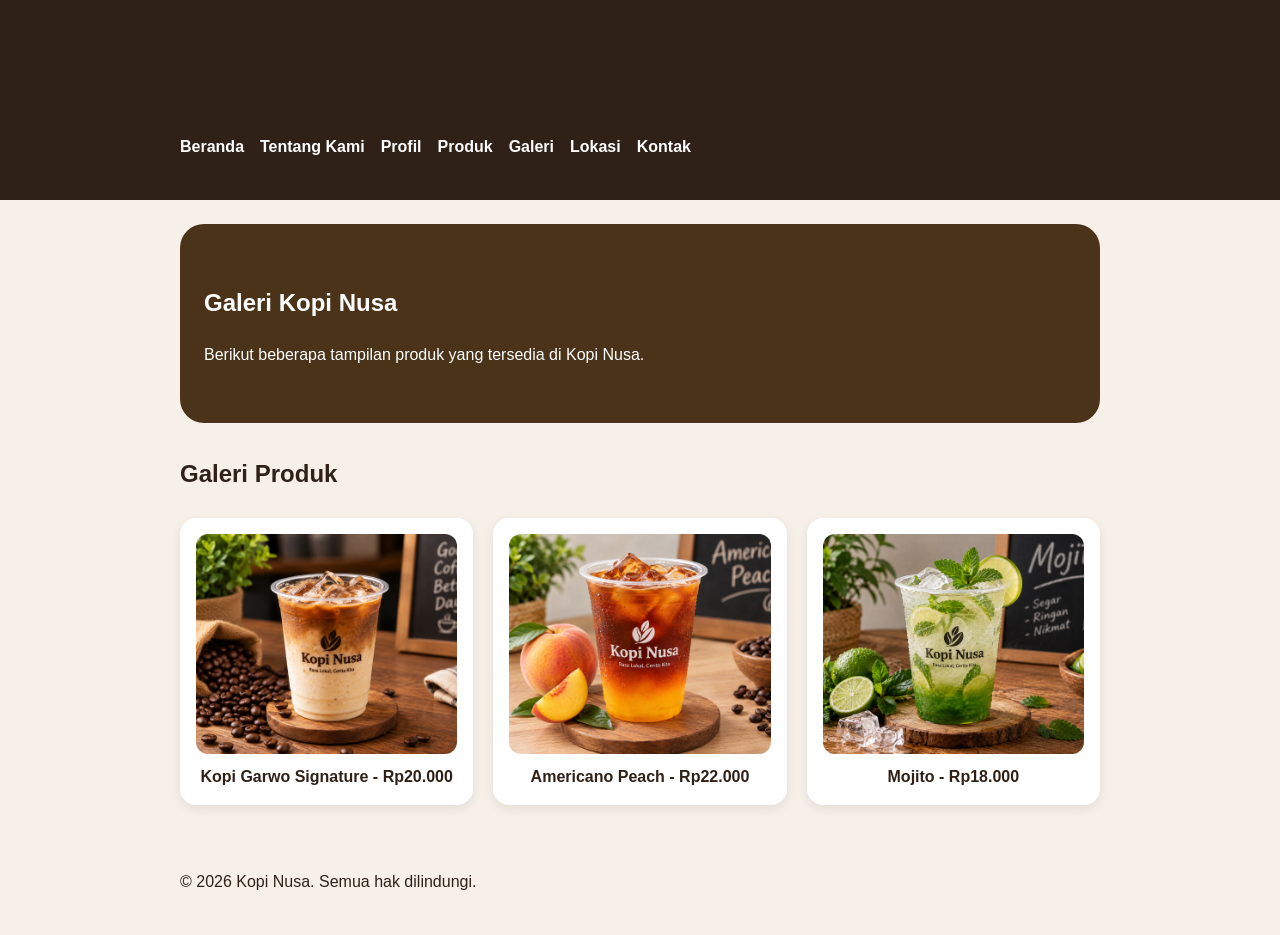
==== galeri.html @ a33675d9 "feat: tambah katalog dan media produk p03" ====
<!DOCTYPE html>
<html lang="id">
<head>
    <!-- Mengatur karakter yang digunakan pada halaman -->
    <meta charset="UTF-8">

    <!-- Membuat tampilan halaman menyesuaikan ukuran layar -->
    <meta name="viewport" content="width=device-width, initial-scale=1.0">

    <!-- Judul yang muncul pada tab browser -->
    <title>Galeri - Kopi Nusa</title>

    <!-- Menghubungkan halaman dengan file CSS -->
    <link rel="stylesheet" href="CSS/style.css">
</head>

<body>

    <!-- Link untuk melewati navigasi dan langsung menuju isi halaman -->
    <a class="skip-link" href="#konten-utama">
        Lewati ke konten utama
    </a>

    <!-- Bagian header berisi nama website dan navigasi -->
    <header class="site-header">
        <div class="page">

            <!-- Nama website -->
            <h1>Kopi Nusa</h1>

            <!-- Navigasi utama website -->
            <nav aria-label="Navigasi utama">
                <ul class="nav-list">
                    <li>
                        <a href="index.html">Beranda</a>
                    </li>

                    <li>
                        <a href="tentang.html">Tentang Kami</a>
                    </li>

                    <li>
                        <a href="index.html#profil">Profil</a>
                    </li>

                    <li>
                        <a href="produk.html">Produk</a>
                    </li>

                    <!-- Halaman yang sedang dibuka -->
                    <li>
                        <a href="galeri.html" aria-current="page">
                            Galeri
                        </a>
                    </li>

                    <li>
                        <a href="index.html#lokasi">Lokasi</a>
                    </li>

                    <li>
                        <a href="kontak.html">Kontak</a>
                    </li>
                </ul>
            </nav>

        </div>
    </header>

    <!-- Isi utama halaman -->
    <main id="konten-utama" class="page">

        <!-- Bagian pembuka halaman galeri -->
        <section class="hero">
            <h2>Galeri Kopi Nusa</h2>

            <p>
                Berikut beberapa tampilan produk yang tersedia di Kopi Nusa.
            </p>
        </section>

        <!-- Bagian yang menampilkan produk -->
        <section>
            <h2>Galeri Produk</h2>

            <div class="products">

                <!-- Produk pertama -->
                <article class="product-card">
                    <figure>
                        <img src="IMG/kopi-garwo.jpg"
                             alt="Segelas Kopi Garwo Signature dengan warna kopi susu">

                        <figcaption>
                            Kopi Garwo Signature - Rp20.000
                        </figcaption>
                    </figure>
                </article>

                <!-- Produk kedua -->
                <article class="product-card">
                    <figure>
                        <img src="IMG/americano-peach.jpg"
                             alt="Minuman Americano Peach dengan warna oranye dan es batu">

                        <figcaption>
                            Americano Peach - Rp22.000
                        </figcaption>
                    </figure>
                </article>

                <!-- Produk baru yang ditambahkan pada P03 -->
                <article class="product-card">
                    <figure>
                        <img src="IMG/mojito.jpg"
                             alt="Minuman mojito dengan irisan jeruk nipis, daun mint, dan es batu">

                        <figcaption>
                            Mojito - Rp18.000
                        </figcaption>
                    </figure>
                </article>

            </div>
        </section>

    </main>

    <!-- Bagian bawah website -->
    <footer>
        <div class="page">
            <p>
                &copy; 2026 Kopi Nusa. Semua hak dilindungi.
            </p>
        </div>
    </footer>

</body>
</html>
---- CSS/style.css ----
/* Mengatur tampilan dasar seluruh halaman */
body {
    margin: 0;
    font-family: Arial, sans-serif;
    background-color: #f6f0e8;
    color: #2f2118;
    line-height: 1.6;
}

/* Mengatur lebar dan jarak isi utama halaman */
.page {
    max-width: 920px;
    margin: 0 auto;
    padding: 24px;
}

/* Mengatur tampilan bagian header */
.site-header {
    background-color: #2f2118;
    padding: 16px 24px;
}

/* Mengatur susunan menu navigasi */
.nav-list {
    display: flex;
    flex-wrap: wrap;
    gap: 16px;
    list-style: none;
    margin: 0;
    padding: 0;
}

/* Mengatur tampilan tulisan pada menu */
.nav-list a {
    color: #ffffff;
    text-decoration: none;
    font-weight: bold;
}

/* Memberikan garis bawah ketika menu disentuh mouse */
.nav-list a:hover {
    text-decoration: underline;
}

/* Memberikan tanda ketika menu dipilih menggunakan keyboard */
.nav-list a:focus-visible,
button:focus-visible {
    outline: 3px solid #d9a441;
    outline-offset: 3px;
}

/* Menyembunyikan skip link sampai digunakan */
.skip-link {
    position: absolute;
    left: -9999px;
    top: 10px;
    background-color: #ffffff;
    color: #2f2118;
    padding: 8px 12px;
    z-index: 1000;
}

/* Menampilkan skip link ketika dipilih */
.skip-link:focus {
    left: 10px;
}

/* Mengatur tampilan bagian hero */
.hero {
    background-color: #4a3319;
    color: #ffffff;
    border-radius: 24px;
    padding: 40px 24px;
    margin-bottom: 32px;
}

/* Menghilangkan jarak atas pada judul hero */
.hero h1 {
    margin-top: 0;
}

/* Mengatur tampilan tombol */
button {
    background-color: #d9a441;
    color: #2f2118;
    border: none;
    border-radius: 8px;
    padding: 10px 16px;
    font-weight: bold;
    cursor: pointer;
}

/* Memberikan sedikit perubahan saat tombol disentuh */
button:hover {
    opacity: 0.9;
}

/* Menyusun kartu produk dalam bentuk grid */
.products {
    display: grid;
    grid-template-columns: repeat(auto-fit, minmax(220px, 1fr));
    gap: 20px;
    margin-top: 24px;
}

/* Mengatur tampilan kartu produk */
.product-card {
    background-color: #ffffff;
    border-radius: 16px;
    padding: 16px;
    box-shadow: 0 4px 12px rgba(0, 0, 0, 0.08);
}

/* Mengatur ukuran dan bentuk gambar produk */
.product-card img {
    width: 100%;
    height: 220px;
    object-fit: cover;
    border-radius: 12px;
    display: block;
}

/* Menghilangkan jarak bawaan pada elemen figure */
figure {
    margin: 0;
}

/* Mengatur tampilan keterangan gambar */
figcaption {
    margin-top: 10px;
    font-weight: bold;
    text-align: center;
}

/* Mengatur jarak judul pada kartu produk */
.product-card h2,
.product-card h3 {
    margin-bottom: 8px;
}

/* Mengatur tampilan bagian lokasi */
.location {
    background-color: #ffffff;
    border-radius: 16px;
    padding: 20px;
    margin-top: 32px;
}

/* Memberikan jarak pada bagian katalog */
.catalog {
    margin-top: 32px;
    overflow-x: auto;
}

/* Mengatur ukuran dan tampilan tabel */
table {
    width: 100%;
    border-collapse: collapse;
    background-color: #ffffff;
}

/* Mengatur tampilan judul tabel */
caption {
    caption-side: top;
    text-align: left;
    font-size: 1.3rem;
    font-weight: bold;
    margin-bottom: 12px;
}

/* Memberikan garis, jarak, dan posisi teks pada tabel */
th,
td {
    border: 1px solid #d8c9b8;
    padding: 12px 16px;
    text-align: left;
    vertical-align: top;
}

/* Memberikan tampilan khusus pada kepala tabel */
th {
    background-color: #4a3319;
    color: #ffffff;
}

/* Memberikan warna berbeda pada baris tabel secara bergantian */
tbody tr:nth-child(even) {
    background-color: #f8f3ed;
}

/* Mengatur tampilan bagian footer */
.site-footer {
    margin-top: 40px;
    padding: 20px;
    background-color: #2f2118;
    color: #ffffff;
    text-align: center;
}

/* Menyesuaikan tampilan website pada layar kecil */
@media (max-width: 600px) {
    /* Mengurangi jarak bagian utama pada layar kecil */
    .page {
        padding: 16px;
    }

    /* Mengurangi jarak header pada layar kecil */
    .site-header {
        padding: 16px;
    }

    /* Membuat menu navigasi tersusun ke bawah */
    .nav-list {
        flex-direction: column;
        gap: 8px;
    }

    /* Mengurangi ukuran jarak pada hero */
    .hero {
        padding: 28px 20px;
    }

    /* Menyesuaikan tinggi gambar produk */
    .product-card img {
        height: 200px;
    }

    /* Membuat tabel dapat digeser jika layar terlalu kecil */
    .catalog {
        overflow-x: auto;
    }

    /* Memberikan lebar minimum agar isi tabel tetap terbaca */
    table {
        min-width: 600px;
    }
}
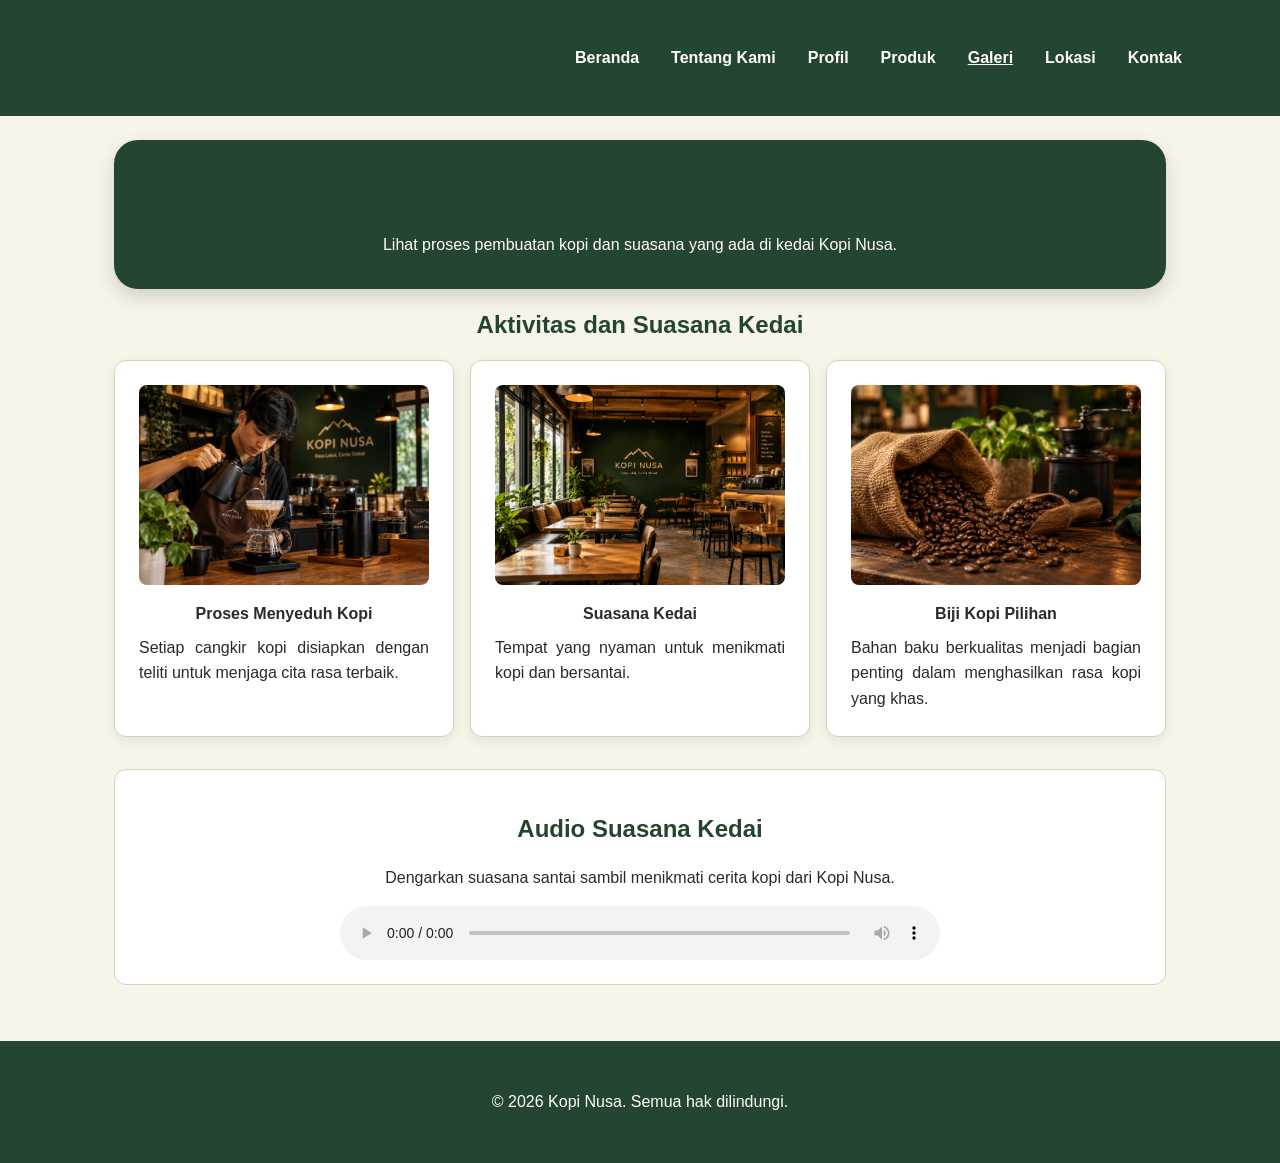
==== commit df2856f7: "P06: menambahkan layout Grid dan Flexbox" ====
--- a/galeri.html
+++ b/galeri.html
@@ -1,3 +1,4 @@
+
 <!DOCTYPE html>
 <html lang="id">
 <head>
@@ -71,57 +72,86 @@
     <main id="konten-utama" class="page">
 
         <!-- Bagian pembuka halaman galeri -->
-        <section class="hero">
+        <section class="hero hero-gallery">
             <h2>Galeri Kopi Nusa</h2>
 
             <p>
-                Berikut beberapa tampilan produk yang tersedia di Kopi Nusa.
+                Lihat proses pembuatan kopi dan suasana
+                yang ada di kedai Kopi Nusa.
             </p>
         </section>
 
-        <!-- Bagian yang menampilkan produk -->
+        <!-- Bagian yang menampilkan aktivitas dan suasana kedai -->
         <section>
-            <h2>Galeri Produk</h2>
+            <h2 class="gallery-title">Aktivitas dan Suasana Kedai</h2>
 
-            <div class="products">
+            <!-- Pembungkus gambar galeri -->
+            <div class="gallery-grid">
 
-                <!-- Produk pertama -->
+                <!-- Foto pertama: proses menyeduh kopi -->
                 <article class="product-card">
                     <figure>
-                        <img src="IMG/kopi-garwo.jpg"
-                             alt="Segelas Kopi Garwo Signature dengan warna kopi susu">
+                        <img src="IMG/barista-kopi.jpg"
+                             alt="Barista Kopi Nusa sedang menyeduh kopi secara manual">
 
                         <figcaption>
-                            Kopi Garwo Signature - Rp20.000
+                            Proses Menyeduh Kopi
+                            <p>
+                                Setiap cangkir kopi disiapkan dengan teliti
+                                untuk menjaga cita rasa terbaik.
+                            </p>
                         </figcaption>
                     </figure>
                 </article>
 
-                <!-- Produk kedua -->
+                <!-- Foto kedua: suasana kedai -->
                 <article class="product-card">
                     <figure>
-                        <img src="IMG/americano-peach.jpg"
-                             alt="Minuman Americano Peach dengan warna oranye dan es batu">
+                        <img src="IMG/suasana-kedai.jpg"
+                             alt="Interior kedai Kopi Nusa dengan meja kayu dan pencahayaan hangat">
 
                         <figcaption>
-                            Americano Peach - Rp22.000
+                            Suasana Kedai
+                            <p>
+                                Tempat yang nyaman untuk menikmati kopi
+                                dan bersantai.
+                            </p>
                         </figcaption>
                     </figure>
                 </article>
 
-                <!-- Produk baru yang ditambahkan pada P03 -->
+                <!-- Foto ketiga: biji kopi -->
                 <article class="product-card">
                     <figure>
-                        <img src="IMG/mojito.jpg"
-                             alt="Minuman mojito dengan irisan jeruk nipis, daun mint, dan es batu">
+                        <img src="IMG/biji-kopi.jpg"
+                             alt="Biji kopi pilihan di dalam wadah bersama alat penggiling kopi">
 
                         <figcaption>
-                            Mojito - Rp18.000
+                            Biji Kopi Pilihan
+                            <p>
+                                Bahan baku berkualitas menjadi bagian penting
+                                dalam menghasilkan rasa kopi yang khas.
+                            </p>
                         </figcaption>
                     </figure>
                 </article>
 
             </div>
+        </section>
+
+        <!-- Bagian audio suasana kedai -->
+        <section class="audio-section">
+            <h2>Audio Suasana Kedai</h2>
+
+            <p>
+                Dengarkan suasana santai sambil menikmati
+                cerita kopi dari Kopi Nusa.
+            </p>
+
+            <audio controls preload="metadata">
+                <source src="Audio/suasana-kedai.mp3" type="audio/mpeg">
+                Browser kamu tidak mendukung pemutar audio.
+            </audio>
         </section>
 
     </main>
@@ -136,4 +166,4 @@
     </footer>
 
 </body>
-</html>+</html>
--- a/CSS/style.css
+++ b/CSS/style.css
@@ -1,237 +1,724 @@
-/* Mengatur tampilan dasar seluruh halaman */
+/* =========================================
+   1. DESIGN TOKEN
+   ========================================= */
+
+:root {
+    /* Warna utama dan pendukung */
+    --color-primary: #24452F;
+    --color-secondary: #8B5E3C;
+    --color-background: #F7F4E8;
+    --color-surface: #FFFFFF;
+    --color-text: #292B25;
+    --color-text-light: #FFFDF5;
+    --color-border: #D8D0BE;
+    --color-success: #246B45;
+    --color-danger: #A52A2A;
+    --color-focus: #1D4ED8;
+
+    /* Jarak antar elemen */
+    --spacing-sm: 8px;
+    --spacing-md: 16px;
+    --spacing-lg: 24px;
+    --spacing-xl: 32px;
+
+    /* Sudut komponen */
+    --radius-sm: 8px;
+    --radius-md: 12px;
+    --radius-lg: 24px;
+}
+
+
+/* =========================================
+   2. STYLE DASAR
+   ========================================= */
+
+* {
+    box-sizing: border-box;
+}
+
+html {
+    scroll-behavior: smooth;
+}
+
 body {
     margin: 0;
     font-family: Arial, sans-serif;
-    background-color: #f6f0e8;
-    color: #2f2118;
+    font-size: 16px;
     line-height: 1.6;
-}
-
-/* Mengatur lebar dan jarak isi utama halaman */
-.page {
-    max-width: 920px;
-    margin: 0 auto;
-    padding: 24px;
-}
-
-/* Mengatur tampilan bagian header */
-.site-header {
-    background-color: #2f2118;
-    padding: 16px 24px;
-}
-
-/* Mengatur susunan menu navigasi */
-.nav-list {
-    display: flex;
-    flex-wrap: wrap;
-    gap: 16px;
-    list-style: none;
-    margin: 0;
-    padding: 0;
-}
-
-/* Mengatur tampilan tulisan pada menu */
-.nav-list a {
-    color: #ffffff;
-    text-decoration: none;
-    font-weight: bold;
-}
-
-/* Memberikan garis bawah ketika menu disentuh mouse */
-.nav-list a:hover {
-    text-decoration: underline;
-}
-
-/* Memberikan tanda ketika menu dipilih menggunakan keyboard */
-.nav-list a:focus-visible,
-button:focus-visible {
-    outline: 3px solid #d9a441;
-    outline-offset: 3px;
-}
-
-/* Menyembunyikan skip link sampai digunakan */
+    color: var(--color-text);
+    background-color: var(--color-background);
+}
+
+img {
+    max-width: 100%;
+}
+
+a {
+    color: var(--color-secondary);
+}
+
+a:hover {
+    color: var(--color-primary);
+}
+
+
+/* =========================================
+   3. SKIP LINK
+   ========================================= */
+
 .skip-link {
     position: absolute;
     left: -9999px;
     top: 10px;
-    background-color: #ffffff;
-    color: #2f2118;
-    padding: 8px 12px;
+    padding: var(--spacing-sm) var(--spacing-md);
+    background-color: var(--color-primary);
+    color: var(--color-text-light);
+    text-decoration: none;
+    border-radius: var(--radius-sm);
     z-index: 1000;
 }
 
-/* Menampilkan skip link ketika dipilih */
-.skip-link:focus {
+.skip-link:focus-visible {
     left: 10px;
 }
 
-/* Mengatur tampilan bagian hero */
+
+/* =========================================
+   4. HEADER DAN NAVIGASI
+   ========================================= */
+
+.site-header {
+    display: flex;
+    justify-content: space-between;
+    align-items: center;
+    gap: var(--spacing-md);
+    padding: var(--spacing-md) var(--spacing-lg);
+    background-color: var(--color-primary);
+    color: var(--color-text-light);
+}
+
+/* Pembungkus header jika digunakan */
+.site-header > .page {
+    display: flex;
+    justify-content: space-between;
+    align-items: center;
+    gap: var(--spacing-md);
+    width: 100%;
+    max-width: 1100px;
+    margin: 0 auto;
+    padding: 0;
+}
+
+/* Nama website */
+.brand {
+    margin-bottom: 0;
+}
+
+.brand a {
+    color: var(--color-text-light);
+    text-decoration: none;
+    font-size: 1.5rem;
+    font-weight: bold;
+}
+
+.brand a:hover {
+    color: var(--color-text-light);
+    text-decoration: underline;
+}
+
+/* Daftar navigasi */
+.nav-list {
+    display: flex;
+    flex-wrap: wrap;
+    align-items: center;
+    gap: var(--spacing-md);
+    margin: 0;
+    padding: 0;
+    list-style: none;
+}
+
+.nav-list li {
+    margin: 0;
+}
+
+.nav-list a {
+    display: inline-block;
+    padding: var(--spacing-sm);
+    color: var(--color-text-light);
+    text-decoration: none;
+    font-weight: bold;
+    border-radius: var(--radius-sm);
+}
+
+.nav-list a:hover,
+.nav-list a[aria-current="page"] {
+    text-decoration: underline;
+}
+
+.nav-list a:focus-visible {
+    outline: 3px solid var(--color-focus);
+    outline-offset: 3px;
+}
+
+
+/* =========================================
+   5. KONTEN UTAMA
+   ========================================= */
+
+.page {
+    width: 100%;
+    max-width: 1100px;
+    margin: 0 auto;
+    padding: var(--spacing-lg);
+}
+
+.section {
+    margin-bottom: var(--spacing-xl);
+}
+
+h1,
+h2,
+h3 {
+    color: var(--color-primary);
+    line-height: 1.3;
+}
+
+
+/* =========================================
+   6. HERO DAN PROFIL BERANDA
+   ========================================= */
+
+/* Hero standar untuk halaman lain */
 .hero {
-    background-color: #4a3319;
-    color: #ffffff;
-    border-radius: 24px;
-    padding: 40px 24px;
-    margin-bottom: 32px;
-}
-
-/* Menghilangkan jarak atas pada judul hero */
-.hero h1 {
+    display: grid;
+    grid-template-columns: 1.2fr 0.8fr;
+    gap: var(--spacing-lg);
+    align-items: center;
+    padding: var(--spacing-xl);
+    color: var(--color-text-light);
+    background-color: var(--color-primary);
+    border-radius: var(--radius-lg);
+    box-shadow: 0 8px 20px rgba(0, 0, 0, 0.15);
+}
+
+/* Foto sebagai background khusus profil beranda */
+.hero#profil {
+    display: block;
+    position: relative;
+    width: 100%;
+    min-width: 0;
+    min-height: 350px;
+    padding: var(--spacing-xl);
+    overflow: hidden;
+
+    background-color: var(--color-primary);
+
+    background-image:
+        linear-gradient(
+            90deg,
+            rgba(20, 35, 25, 0.72),
+            rgba(20, 35, 25, 0.15)
+        ),
+        url("../assets/images/etalase-kopi.jpg");
+
+    /* Seluruh foto mengisi kotak profil */
+    background-size: 100% 100%;
+    background-position: center;
+    background-repeat: no-repeat;
+
+    border-radius: var(--radius-lg);
+}
+
+/* Area tulisan profil */
+.hero-content {
+    position: relative;
+    z-index: 1;
+    width: 100%;
+    max-width: 600px;
+    min-width: 0;
+}
+
+/* Judul pada profil beranda */
+.hero#profil h1 {
     margin-top: 0;
-}
-
-/* Mengatur tampilan tombol */
+    color: var(--color-text-light);
+    font-size: 2.2rem;
+}
+
+/* Deskripsi pada profil beranda */
+.hero#profil .hero-content p {
+    color: var(--color-text-light);
+    margin-bottom: var(--spacing-lg);
+}
+
+/* Gambar HTML disembunyikan khusus di profil beranda
+   karena foto sudah digunakan sebagai background */
+.hero#profil .hero-image {
+    display: none;
+}
+
+/* Gambar Hero pada halaman lain tetap ditampilkan */
+.hero-image {
+    display: block;
+    width: 100%;
+    height: auto;
+    border-radius: var(--radius-md);
+}
+
+/* Tulisan kecil di atas judul jika digunakan */
+.eyebrow {
+    margin-bottom: var(--spacing-sm);
+    font-size: 0.9rem;
+    font-weight: bold;
+    letter-spacing: 1px;
+    text-transform: uppercase;
+}
+
+/* Hero khusus galeri */
+.hero-gallery {
+    display: block;
+    text-align: center;
+}
+
+.hero-gallery h2 {
+    margin-bottom: var(--spacing-sm);
+}
+
+.hero-gallery p {
+    margin-top: 0;
+    margin-bottom: 0;
+}
+
+
+/* =========================================
+   7. TOMBOL
+   ========================================= */
+
+.button,
 button {
-    background-color: #d9a441;
-    color: #2f2118;
+    display: inline-block;
+    padding: 10px 18px;
     border: none;
-    border-radius: 8px;
-    padding: 10px 16px;
-    font-weight: bold;
+    border-radius: var(--radius-sm);
+    background-color: var(--color-secondary);
+    color: var(--color-text-light);
+    font-family: inherit;
+    font-size: 1rem;
+    text-decoration: none;
     cursor: pointer;
 }
 
-/* Memberikan sedikit perubahan saat tombol disentuh */
+.button:hover,
 button:hover {
-    opacity: 0.9;
-}
-
-/* Menyusun kartu produk dalam bentuk grid */
+    background-color: var(--color-primary);
+    color: var(--color-text-light);
+}
+
+/* Fokus keyboard */
+:where(a, button, input, select, textarea):focus-visible {
+    outline: 3px solid var(--color-focus);
+    outline-offset: 3px;
+}
+
+
+/* =========================================
+   8. PRODUK
+   ========================================= */
+
+/* Daftar produk */
 .products {
     display: grid;
-    grid-template-columns: repeat(auto-fit, minmax(220px, 1fr));
-    gap: 20px;
-    margin-top: 24px;
-}
-
-/* Mengatur tampilan kartu produk */
+    grid-template-columns: repeat(3, minmax(0, 1fr));
+    gap: var(--spacing-lg);
+}
+
+/* Kartu produk */
 .product-card {
-    background-color: #ffffff;
-    border-radius: 16px;
-    padding: 16px;
+    display: flex;
+    flex-direction: column;
+    min-width: 0;
+    padding: var(--spacing-lg);
+    background-color: var(--color-surface);
+    color: var(--color-text);
+    border: 1px solid var(--color-border);
+    border-radius: var(--radius-md);
     box-shadow: 0 4px 12px rgba(0, 0, 0, 0.08);
 }
 
-/* Mengatur ukuran dan bentuk gambar produk */
+/* Gambar produk */
 .product-card img {
-    width: 100%;
-    height: 220px;
+    display: block;
+    width: 100%;
+    height: auto;
+    border-radius: var(--radius-sm);
+}
+
+/* Gambar pada kartu galeri */
+.gallery-grid .product-card img {
+    height: 200px;
     object-fit: cover;
-    border-radius: 12px;
-    display: block;
-}
-
-/* Menghilangkan jarak bawaan pada elemen figure */
-figure {
+}
+
+/* Judul produk */
+.product-card h3 {
+    margin-bottom: var(--spacing-sm);
+    color: var(--color-primary);
+}
+
+/* Harga produk */
+.product-price,
+.price {
+    font-weight: bold;
+    color: var(--color-secondary);
+}
+
+/* Label produk pilihan */
+.product-badge {
+    align-self: flex-start;
+    margin-bottom: var(--spacing-sm);
+    padding: 4px var(--spacing-sm);
+    color: var(--color-primary);
+    font-size: 0.875rem;
+    font-weight: bold;
+    background-color: #FEF3C7;
+    border-radius: 999px;
+}
+
+/* Tombol dan tautan pada kartu produk */
+.card-actions {
+    display: flex;
+    justify-content: center;
+    align-items: center;
+    flex-wrap: wrap;
+    gap: var(--spacing-sm);
+    margin-top: auto;
+    padding-top: var(--spacing-md);
+}
+
+/* Judul halaman produk */
+main.page > h1,
+main.page > h2 {
+    text-align: center;
+    font-size: 28px;
+    line-height: 1.3;
+}
+
+/* Nama dan harga produk berada di tengah */
+.product-card {
+    text-align: center;
+}
+
+.product-card h3,
+.product-card p,
+.product-card figcaption,
+.product-card .price,
+.product-card .product-price {
+    text-align: center;
+}
+
+/* Label produk berada di tengah */
+.product-card .product-badge {
+    align-self: center;
+}
+
+/* Tombol pilihan produk */
+.product-actions,
+.product-buttons,
+.action-buttons {
+    display: flex;
+    justify-content: center;
+    align-items: center;
+    flex-wrap: wrap;
+    gap: var(--spacing-md);
+    width: 100%;
+}
+
+/* Judul daftar harga produk */
+#daftar-harga-title {
+    text-align: center;
+}
+
+
+/* =========================================
+   9. GALERI
+   ========================================= */
+
+/* Menyusun tiga foto galeri */
+.gallery-grid {
+    display: grid;
+    grid-template-columns: repeat(3, minmax(0, 1fr));
+    gap: var(--spacing-md);
+}
+
+/* Kartu galeri */
+.gallery-grid .product-card {
+    width: 100%;
     margin: 0;
-}
-
-/* Mengatur tampilan keterangan gambar */
-figcaption {
-    margin-top: 10px;
-    font-weight: bold;
-    text-align: center;
-}
-
-/* Mengatur jarak judul pada kartu produk */
-.product-card h2,
-.product-card h3 {
-    margin-bottom: 8px;
-}
-
-/* Mengatur tampilan bagian lokasi */
-.location {
-    background-color: #ffffff;
-    border-radius: 16px;
-    padding: 20px;
-    margin-top: 32px;
-}
-
-/* Memberikan jarak pada bagian katalog */
-.catalog {
-    margin-top: 32px;
-    overflow-x: auto;
-}
-
-/* Mengatur ukuran dan tampilan tabel */
+    text-align: center;
+}
+
+/* Pembungkus gambar dan keterangan */
+.gallery-grid figure {
+    width: 100%;
+    margin: 0;
+    text-align: center;
+}
+
+/* Nama produk dan harga di bawah foto */
+.gallery-grid figcaption {
+    margin-top: var(--spacing-md);
+    color: var(--color-text);
+    font-weight: bold;
+    text-align: center;
+}
+
+
+/* =========================================
+   10. LOKASI
+   ========================================= */
+
+.lokasi-info {
+    padding: var(--spacing-lg);
+    background-color: var(--color-surface);
+    border: 1px solid var(--color-border);
+    border-radius: var(--radius-md);
+}
+
+/* Judul Lokasi & Jam Buka rata kiri */
+#lokasi-title {
+    text-align: left;
+}
+
+/* Bagian lokasi rata kiri */
+#lokasi {
+    width: 100%;
+    text-align: left;
+}
+
+/* Alamat dan jadwal tetap rata kiri */
+#lokasi p,
+#lokasi ul {
+    text-align: left;
+}
+
+
+/* =========================================
+   11. TABEL / KATALOG
+   ========================================= */
+
 table {
     width: 100%;
     border-collapse: collapse;
-    background-color: #ffffff;
-}
-
-/* Mengatur tampilan judul tabel */
+    background-color: var(--color-surface);
+    color: var(--color-text);
+}
+
 caption {
-    caption-side: top;
-    text-align: left;
-    font-size: 1.3rem;
-    font-weight: bold;
-    margin-bottom: 12px;
-}
-
-/* Memberikan garis, jarak, dan posisi teks pada tabel */
+    padding: var(--spacing-sm);
+    font-weight: bold;
+    text-align: center;
+}
+
 th,
 td {
-    border: 1px solid #d8c9b8;
-    padding: 12px 16px;
+    padding: var(--spacing-sm) var(--spacing-md);
+    border: 1px solid var(--color-border);
     text-align: left;
-    vertical-align: top;
-}
-
-/* Memberikan tampilan khusus pada kepala tabel */
+}
+
 th {
-    background-color: #4a3319;
-    color: #ffffff;
-}
-
-/* Memberikan warna berbeda pada baris tabel secara bergantian */
-tbody tr:nth-child(even) {
-    background-color: #f8f3ed;
-}
-
-/* Mengatur tampilan bagian footer */
-.site-footer {
-    margin-top: 40px;
-    padding: 20px;
-    background-color: #2f2118;
-    color: #ffffff;
-    text-align: center;
-}
-
-/* Menyesuaikan tampilan website pada layar kecil */
-@media (max-width: 600px) {
-    /* Mengurangi jarak bagian utama pada layar kecil */
-    .page {
-        padding: 16px;
-    }
-
-    /* Mengurangi jarak header pada layar kecil */
-    .site-header {
-        padding: 16px;
-    }
-
-    /* Membuat menu navigasi tersusun ke bawah */
-    .nav-list {
-        flex-direction: column;
-        gap: 8px;
-    }
-
-    /* Mengurangi ukuran jarak pada hero */
-    .hero {
-        padding: 28px 20px;
-    }
-
-    /* Menyesuaikan tinggi gambar produk */
-    .product-card img {
-        height: 200px;
-    }
-
-    /* Membuat tabel dapat digeser jika layar terlalu kecil */
-    .catalog {
-        overflow-x: auto;
-    }
-
-    /* Memberikan lebar minimum agar isi tabel tetap terbaca */
-    table {
-        min-width: 600px;
-    }
-}+    background-color: var(--color-primary);
+    color: var(--color-text-light);
+}
+
+
+/* =========================================
+   12. FORM KONTAK
+   ========================================= */
+
+form {
+    margin-top: var(--spacing-lg);
+}
+
+form p {
+    margin-bottom: var(--spacing-md);
+}
+
+form label {
+    display: block;
+    margin-bottom: var(--spacing-sm);
+    font-weight: bold;
+    color: var(--color-text);
+}
+
+form input,
+form select,
+form textarea {
+    width: 100%;
+    padding: 10px;
+    border: 1px solid var(--color-border);
+    border-radius: var(--radius-sm);
+    background-color: var(--color-surface);
+    color: var(--color-text);
+    font-family: inherit;
+    font-size: 1rem;
+}
+
+form input:focus,
+form select:focus,
+form textarea:focus {
+    border-color: var(--color-secondary);
+}
+
+form textarea {
+    resize: vertical;
+}
+
+/* Radio dan checkbox */
+form input[type="radio"],
+form input[type="checkbox"],
+fieldset input {
+    width: auto;
+}
+
+
+/* =========================================
+   13. FIELDSET
+   ========================================= */
+
+fieldset {
+    margin: var(--spacing-lg) 0;
+    padding: var(--spacing-md);
+    border: 1px solid var(--color-border);
+    border-radius: var(--radius-sm);
+    background-color: var(--color-surface);
+}
+
+legend {
+    padding: 0 var(--spacing-sm);
+    font-weight: bold;
+    color: var(--color-primary);
+}
+
+fieldset p {
+    margin: var(--spacing-sm) 0;
+}
+
+fieldset label {
+    display: inline;
+    margin-bottom: 0;
+    font-weight: normal;
+}
+
+
+/* =========================================
+   14. TOMBOL FORM
+   ========================================= */
+
+form button[type="submit"] {
+    margin-top: var(--spacing-sm);
+}
+
+
+/* =========================================
+   15. PREVIEW FORM
+   ========================================= */
+
+#previewForm {
+    margin-top: var(--spacing-lg);
+    padding: var(--spacing-lg);
+    background-color: var(--color-surface);
+    border: 1px solid var(--color-border);
+    border-radius: var(--radius-md);
+}
+
+#previewForm h2 {
+    margin-top: 0;
+    color: var(--color-secondary);
+}
+
+/* Pesan berhasil */
+.status-success {
+    padding: var(--spacing-md);
+    border-left: 4px solid var(--color-success);
+    background-color: var(--color-surface);
+    color: var(--color-success);
+}
+
+/* Pesan kesalahan */
+.status-danger {
+    padding: var(--spacing-md);
+    border-left: 4px solid var(--color-danger);
+    background-color: var(--color-surface);
+    color: var(--color-danger);
+}
+
+
+/* =========================================
+   16. FOOTER
+   ========================================= */
+
+.site-footer,
+footer {
+    margin-top: var(--spacing-xl);
+    padding: var(--spacing-lg);
+    background-color: var(--color-primary);
+    color: var(--color-text-light);
+    text-align: center;
+}
+
+.site-footer p,
+footer p {
+    margin: 0;
+}
+
+
+/* Mengatur judul bagian galeri agar berada di tengah */
+.gallery-title {
+    text-align: center;
+    color: var(--color-primary);
+}
+
+/* Mengatur keterangan foto galeri */
+.gallery-grid figcaption {
+    text-align: center;
+    line-height: 1.6;
+}
+
+/* Mengatur teks penjelasan di bawah foto */
+.gallery-grid figcaption p {
+    margin-top: var(--spacing-sm);
+    margin-bottom: 0;
+    font-weight: normal;
+    text-align: justify;
+    line-height: 1.6;
+}
+
+/* Mengatur bagian audio suasana kedai */
+.audio-section {
+    margin-top: var(--spacing-xl);
+    padding: var(--spacing-lg);
+    text-align: center;
+    background-color: var(--color-surface);
+    border: 1px solid var(--color-border);
+    border-radius: var(--radius-md);
+}
+
+/* Mengatur judul audio */
+.audio-section h2 {
+    color: var(--color-primary);
+}
+
+/* Mengatur teks penjelasan audio */
+.audio-section p {
+    color: var(--color-text);
+    line-height: 1.6;
+}
+
+/* Mengatur ukuran pemutar audio */
+.audio-section audio {
+    display: block;
+    width: 100%;
+    max-width: 600px;
+    margin: var(--spacing-md) auto 0;
+}
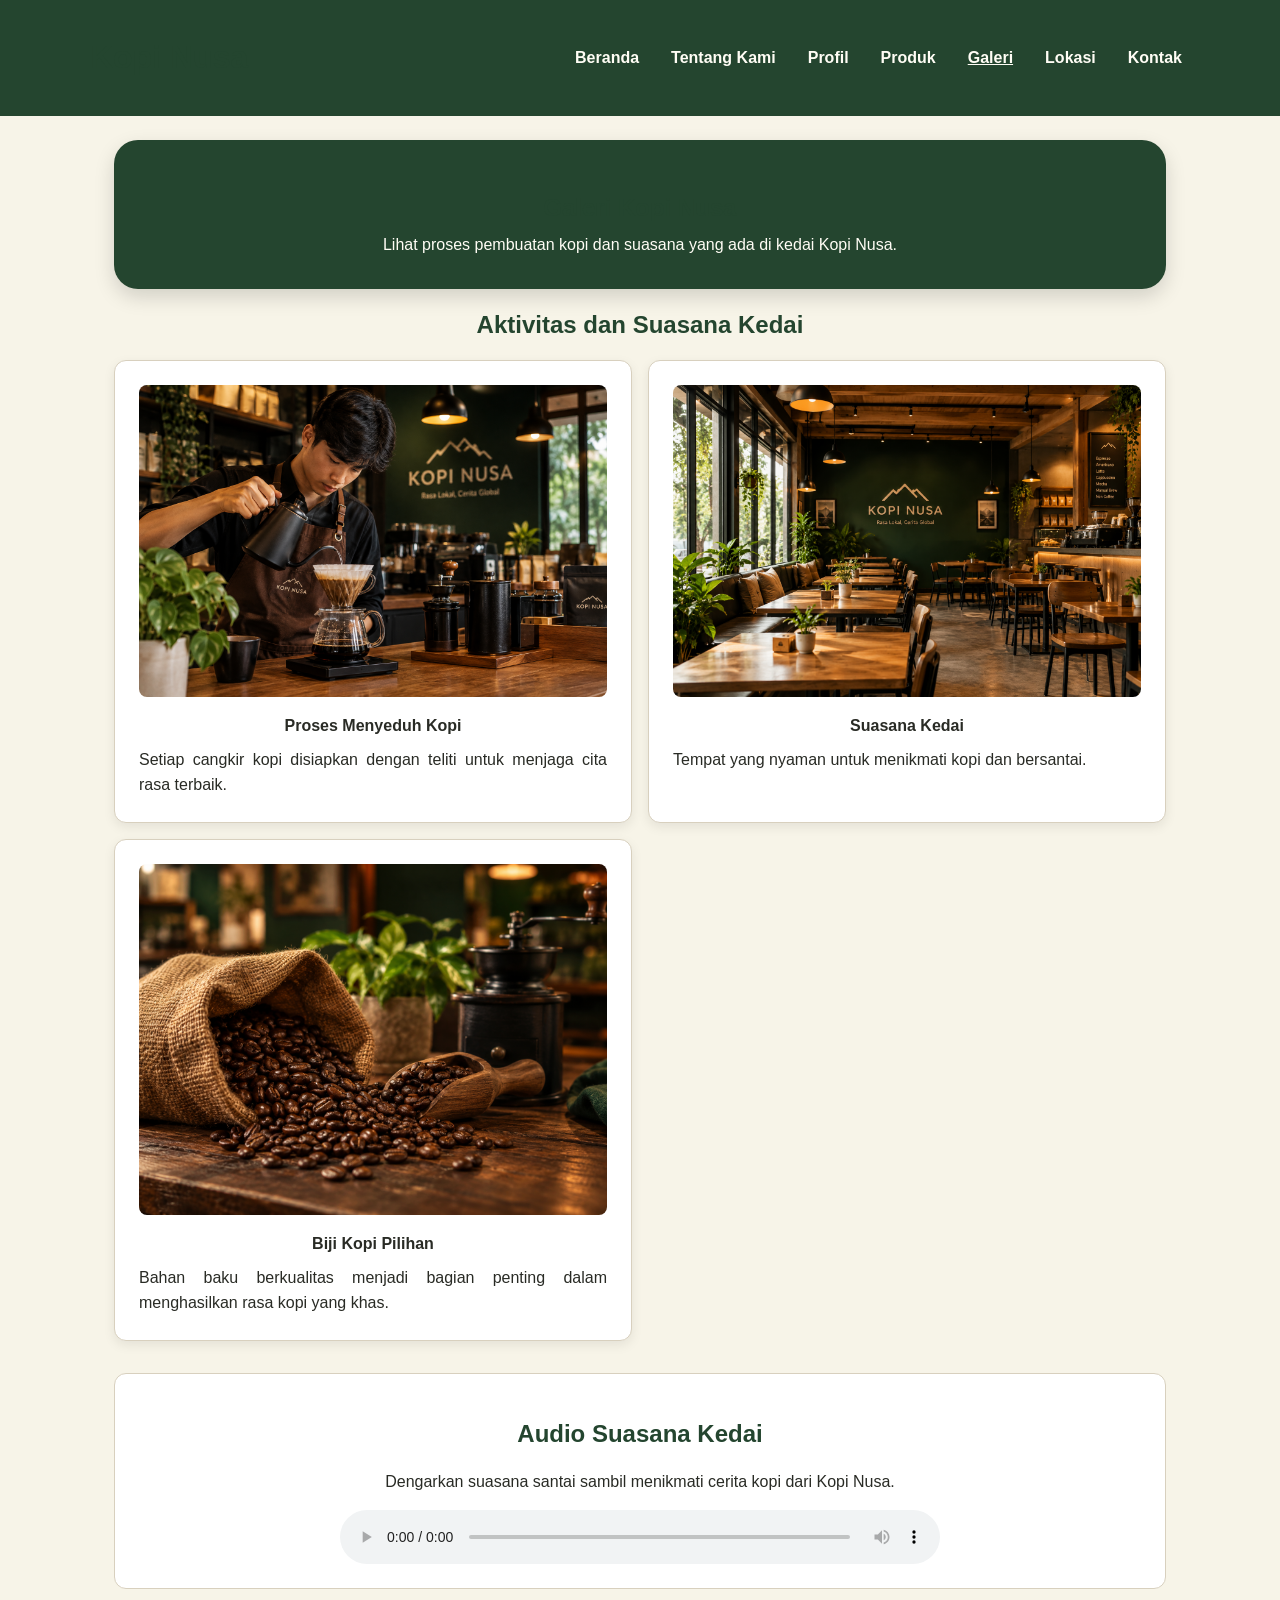
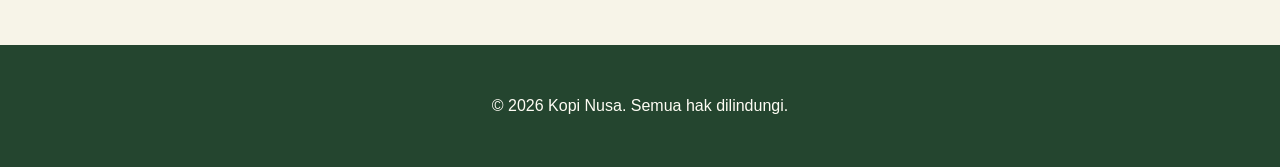
==== commit 6c12a9a0: "feat: terapkan responsive mobile-first" ====
--- a/galeri.html
+++ b/galeri.html
@@ -1,4 +1,3 @@
-
 <!DOCTYPE html>
 <html lang="id">
 <head>
@@ -92,7 +91,10 @@
                 <article class="product-card">
                     <figure>
                         <img src="IMG/barista-kopi.jpg"
-                             alt="Barista Kopi Nusa sedang menyeduh kopi secara manual">
+                             alt="Barista Kopi Nusa sedang menyeduh kopi secara manual"
+                             width="1536"
+                             height="1024"
+                             loading="lazy">
 
                         <figcaption>
                             Proses Menyeduh Kopi
@@ -108,7 +110,10 @@
                 <article class="product-card">
                     <figure>
                         <img src="IMG/suasana-kedai.jpg"
-                             alt="Interior kedai Kopi Nusa dengan meja kayu dan pencahayaan hangat">
+                             alt="Interior kedai Kopi Nusa dengan meja kayu dan pencahayaan hangat"
+                             width="1536"
+                             height="1024"
+                             loading="lazy">
 
                         <figcaption>
                             Suasana Kedai
@@ -124,7 +129,10 @@
                 <article class="product-card">
                     <figure>
                         <img src="IMG/biji-kopi.jpg"
-                             alt="Biji kopi pilihan di dalam wadah bersama alat penggiling kopi">
+                             alt="Biji kopi pilihan di dalam wadah bersama alat penggiling kopi"
+                             width="1536"
+                             height="1024"
+                             loading="lazy">
 
                         <figcaption>
                             Biji Kopi Pilihan
@@ -166,4 +174,4 @@
     </footer>
 
 </body>
-</html>
+</html>
--- a/CSS/style.css
+++ b/CSS/style.css
@@ -129,9 +129,10 @@
 /* Daftar navigasi */
 .nav-list {
     display: flex;
+    flex-direction: column;
     flex-wrap: wrap;
-    align-items: center;
-    gap: var(--spacing-md);
+    align-items: flex-start;
+    gap: var(--spacing-sm);
     margin: 0;
     padding: 0;
     list-style: none;
@@ -191,10 +192,10 @@
 /* Hero standar untuk halaman lain */
 .hero {
     display: grid;
-    grid-template-columns: 1.2fr 0.8fr;
+    grid-template-columns: 1fr;
     gap: var(--spacing-lg);
     align-items: center;
-    padding: var(--spacing-xl);
+    padding: var(--spacing-md);
     color: var(--color-text-light);
     background-color: var(--color-primary);
     border-radius: var(--radius-lg);
@@ -325,11 +326,12 @@
    8. PRODUK
    ========================================= */
 
-/* Daftar produk */
+/* Daftar produk: satu kolom pada layar kecil */
 .products {
     display: grid;
-    grid-template-columns: repeat(3, minmax(0, 1fr));
+    grid-template-columns: 1fr;
     gap: var(--spacing-lg);
+    min-width: 0;
 }
 
 /* Kartu produk */
@@ -353,10 +355,12 @@
     border-radius: var(--radius-sm);
 }
 
-/* Gambar pada kartu galeri */
-.gallery-grid .product-card img {
-    height: 200px;
-    object-fit: cover;
+/* Galeri: satu kolom pada layar kecil */
+.gallery-grid {
+    display: grid;
+    grid-template-columns: 1fr;
+    gap: var(--spacing-md);
+    min-width: 0;
 }
 
 /* Judul produk */
@@ -443,11 +447,23 @@
    9. GALERI
    ========================================= */
 
-/* Menyusun tiga foto galeri */
+/* Menyusun foto galeri: satu kolom pada layar kecil */
 .gallery-grid {
     display: grid;
-    grid-template-columns: repeat(3, minmax(0, 1fr));
+    grid-template-columns: minmax(0, 1fr);
     gap: var(--spacing-md);
+    min-width: 0;
+}
+
+.gallery-grid > * {
+    min-width: 0;
+}
+
+.gallery-grid img {
+    display: block;
+    width: 100%;
+    max-width: 100%;
+    height: auto;
 }
 
 /* Kartu galeri */
@@ -722,3 +738,124 @@
     max-width: 600px;
     margin: var(--spacing-md) auto 0;
 }
+
+/* Banner Tentang Kopi Nusa */
+.about-hero {
+    position: relative;
+    width: 100%;
+    min-height: 320px;
+    overflow: hidden;
+    border-radius: 16px;
+    background: #203d2c;
+    display: flex;
+    align-items: center;
+    padding: clamp(20px, 4vw, 48px);
+    box-sizing: border-box;
+}
+
+.about-hero-image {
+    position: absolute;
+    inset: 0;
+    width: 100%;
+    height: 100%;
+    object-fit: cover;
+    object-position: center;
+}
+.about-hero::after {
+    content: "";
+    position: absolute;
+    inset: 0;
+    background: linear-gradient(
+        90deg,
+        rgba(10, 28, 19, 0.96) 0%,
+        rgba(10, 28, 19, 0.85) 55%,
+        rgba(10, 28, 19, 0.35) 100%
+    );
+}
+
+.about-hero-content {
+    position: relative;
+    z-index: 1;
+    max-width: 620px;
+    color: #fff;
+}
+
+.about-eyebrow {
+    font-weight: 700;
+    letter-spacing: 3px;
+    color: #f3d7a0;
+}
+.about-hero-content h1 {
+    color: #fff;
+    font-size: clamp(2rem, 5vw, 3.5rem);
+    font-weight: 800;
+    line-height: 1.15;
+    margin: 12px 0 18px;
+    text-shadow: 0 2px 12px rgba(0, 0, 0, 0.65);
+}
+
+.about-hero-description {
+    font-size: clamp(1rem, 2vw, 1.15rem);
+    line-height: 1.7;
+}
+
+.about-hero-highlight {
+    color: #f3d7a0;
+    font-weight: 600;
+    line-height: 1.8;
+    margin-top: 20px;
+}
+
+@media (max-width: 480px) {
+    .about-hero {
+        min-height: 360px;
+    }
+
+    .about-hero-content h1 {
+        overflow-wrap: anywhere;
+    }
+}
+
+/* Responsive untuk tablet */
+@media (min-width: 42rem) {
+    .gallery-grid {
+        grid-template-columns: repeat(2, minmax(0, 1fr));
+    }
+    .nav-list {
+        flex-direction: row;
+        align-items: center;
+        gap: var(--spacing-md);
+    }
+}
+/* Responsive untuk tablet besar dan laptop */
+@media (min-width: 48rem) {
+    .products {
+        grid-template-columns: repeat(2, minmax(0, 1fr));
+    }
+
+    .hero {
+        grid-template-columns: minmax(0, 1.2fr) minmax(0, 0.8fr);
+        padding: var(--spacing-xl);
+    }
+}
+/* Responsive untuk layar lebar */
+@media (min-width: 60rem) {
+    .products {
+        grid-template-columns: repeat(3, minmax(0, 1fr));
+    }
+}
+/* Tabel harga responsif */
+.table-scroll {
+    max-width: 100%;
+    overflow-x: auto;
+    -webkit-overflow-scrolling: touch;
+}
+
+.table-scroll:focus-visible {
+    outline: 3px solid var(--color-focus);
+    outline-offset: 3px;
+}
+
+.table-scroll table {
+    min-width: 40rem;
+}
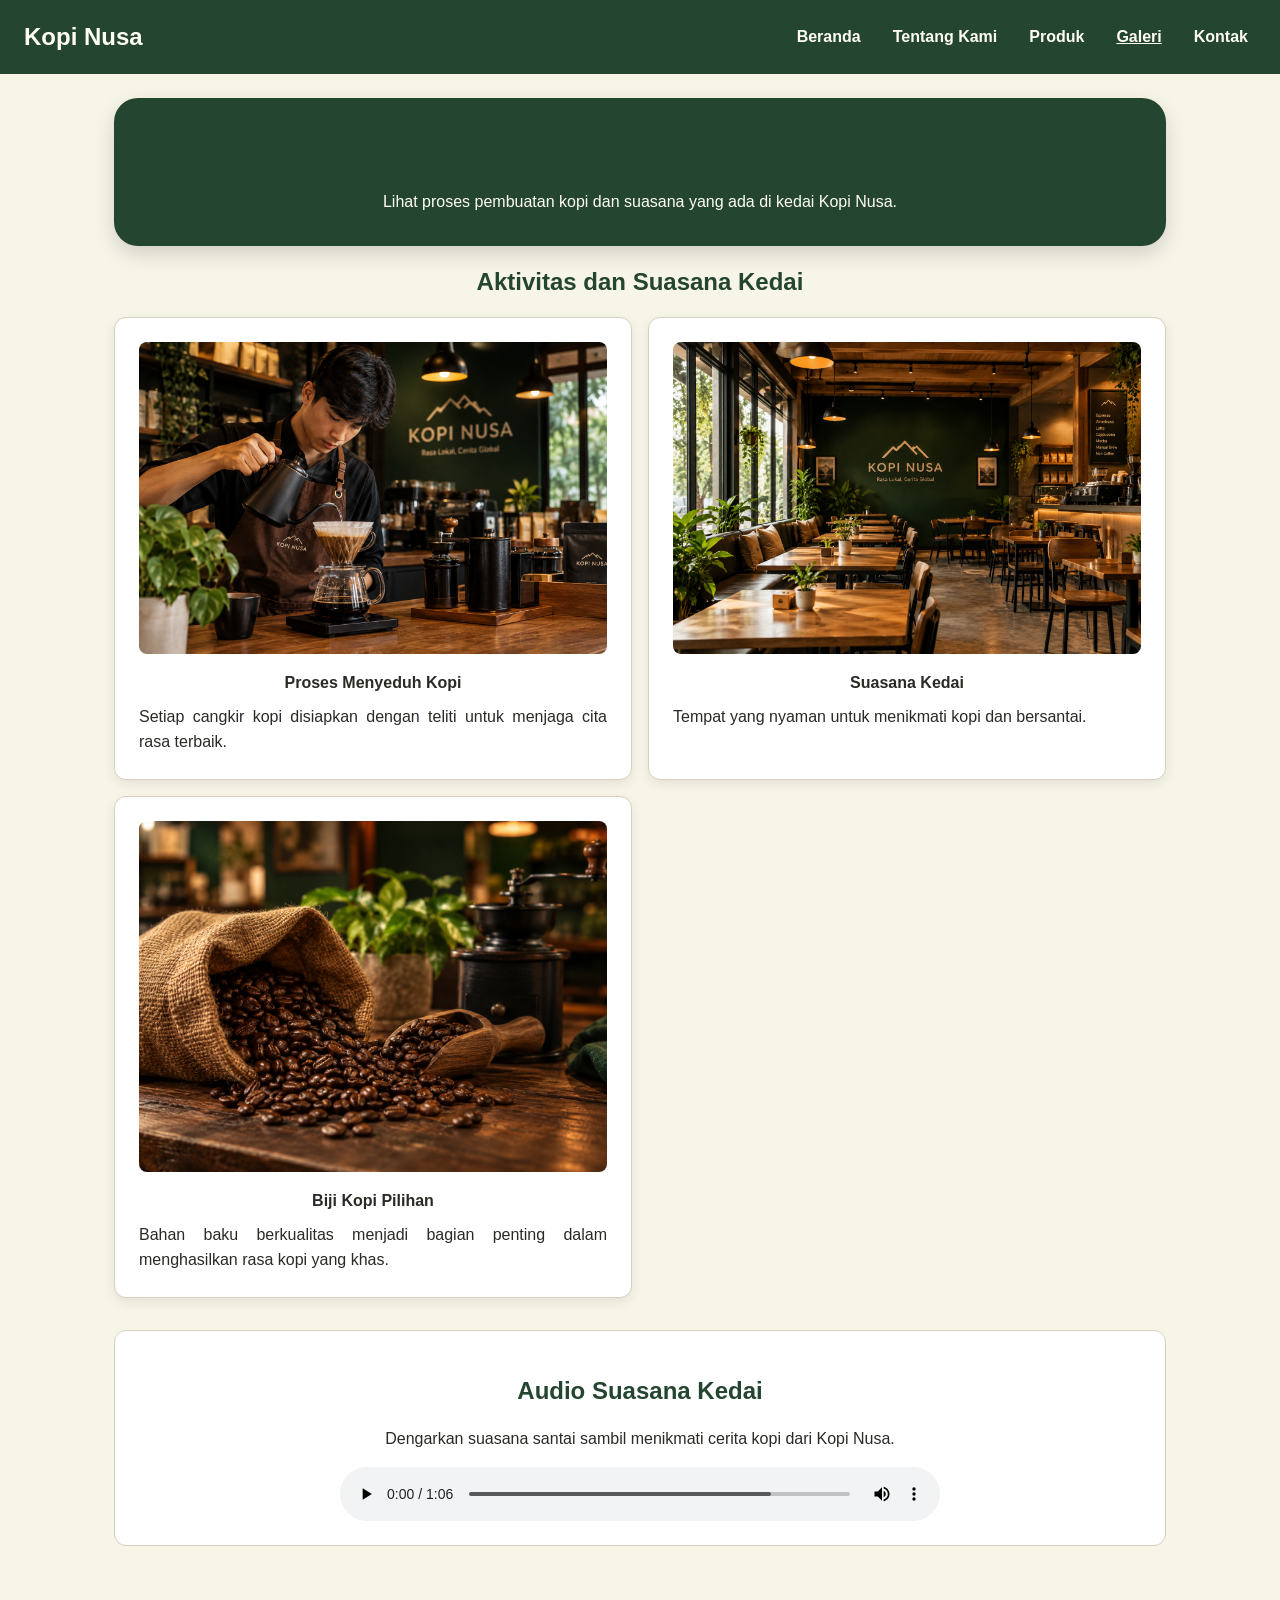
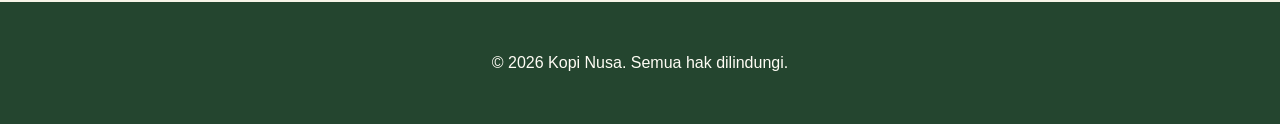
==== commit a7c630ca: "P08: perbaikan tampilan responsif" ====
--- a/galeri.html
+++ b/galeri.html
@@ -23,47 +23,22 @@
 
     <!-- Bagian header berisi nama website dan navigasi -->
     <header class="site-header">
-        <div class="page">
 
             <!-- Nama website -->
-            <h1>Kopi Nusa</h1>
+            <div class="brand">
+                <a href="index.html">Kopi Nusa</a>
+            </div>
 
             <!-- Navigasi utama website -->
             <nav aria-label="Navigasi utama">
                 <ul class="nav-list">
-                    <li>
-                        <a href="index.html">Beranda</a>
-                    </li>
-
-                    <li>
-                        <a href="tentang.html">Tentang Kami</a>
-                    </li>
-
-                    <li>
-                        <a href="index.html#profil">Profil</a>
-                    </li>
-
-                    <li>
-                        <a href="produk.html">Produk</a>
-                    </li>
-
-                    <!-- Halaman yang sedang dibuka -->
-                    <li>
-                        <a href="galeri.html" aria-current="page">
-                            Galeri
-                        </a>
-                    </li>
-
-                    <li>
-                        <a href="index.html#lokasi">Lokasi</a>
-                    </li>
-
-                    <li>
-                        <a href="kontak.html">Kontak</a>
-                    </li>
+                    <li><a href="index.html">Beranda</a></li>
+                    <li><a href="tentang.html">Tentang Kami</a></li>
+                    <li><a href="produk.html">Produk</a></li>
+                    <li><a href="galeri.html" aria-current="page">Galeri</a></li>
+                    <li><a href="kontak.html">Kontak</a></li>
                 </ul>
             </nav>
-
         </div>
     </header>
 
@@ -157,7 +132,7 @@
             </p>
 
             <audio controls preload="metadata">
-                <source src="Audio/suasana-kedai.mp3" type="audio/mpeg">
+                <source src="AUDIO/suasana-kedai.mp3" type="audio/mpeg">
                 Browser kamu tidak mendukung pemutar audio.
             </audio>
         </section>
--- a/CSS/style.css
+++ b/CSS/style.css
@@ -109,9 +109,11 @@
     padding: 0;
 }
 
-/* Nama website */
+/* Nama website */  
 .brand {
     margin-bottom: 0;
+    flex-shrink: 0;
+    white-space: nowrap;
 }
 
 .brand a {
@@ -858,4 +860,52 @@
 
 .table-scroll table {
     min-width: 40rem;
+}
+
+@media (max-width: 41.999rem) {
+    .site-header {
+        display: flex;
+        flex-direction: row;
+        align-items: center;
+        justify-content: space-between;
+        gap: 6px;
+        padding: 12px;
+    }
+
+    .brand {
+        flex-shrink: 0;
+        white-space: nowrap;
+    }
+
+    .brand a {
+        display: inline-block;
+        font-size: 1rem;
+        white-space: nowrap;
+    }
+
+    .site-header nav {
+        flex: 1;
+        min-width: 0;
+    }
+
+    .nav-list {
+        display: flex;
+        flex-direction: row;
+        flex-wrap: nowrap;
+        justify-content: space-between;
+        align-items: center;
+        gap: 2px;
+    }
+
+    .nav-list li {
+        flex-shrink: 1;
+        min-width: 0;
+    }
+
+    .nav-list a {
+        display: inline-block;
+        padding: 5px 1px;
+        font-size: 9px;
+        white-space: nowrap;
+    }
 }
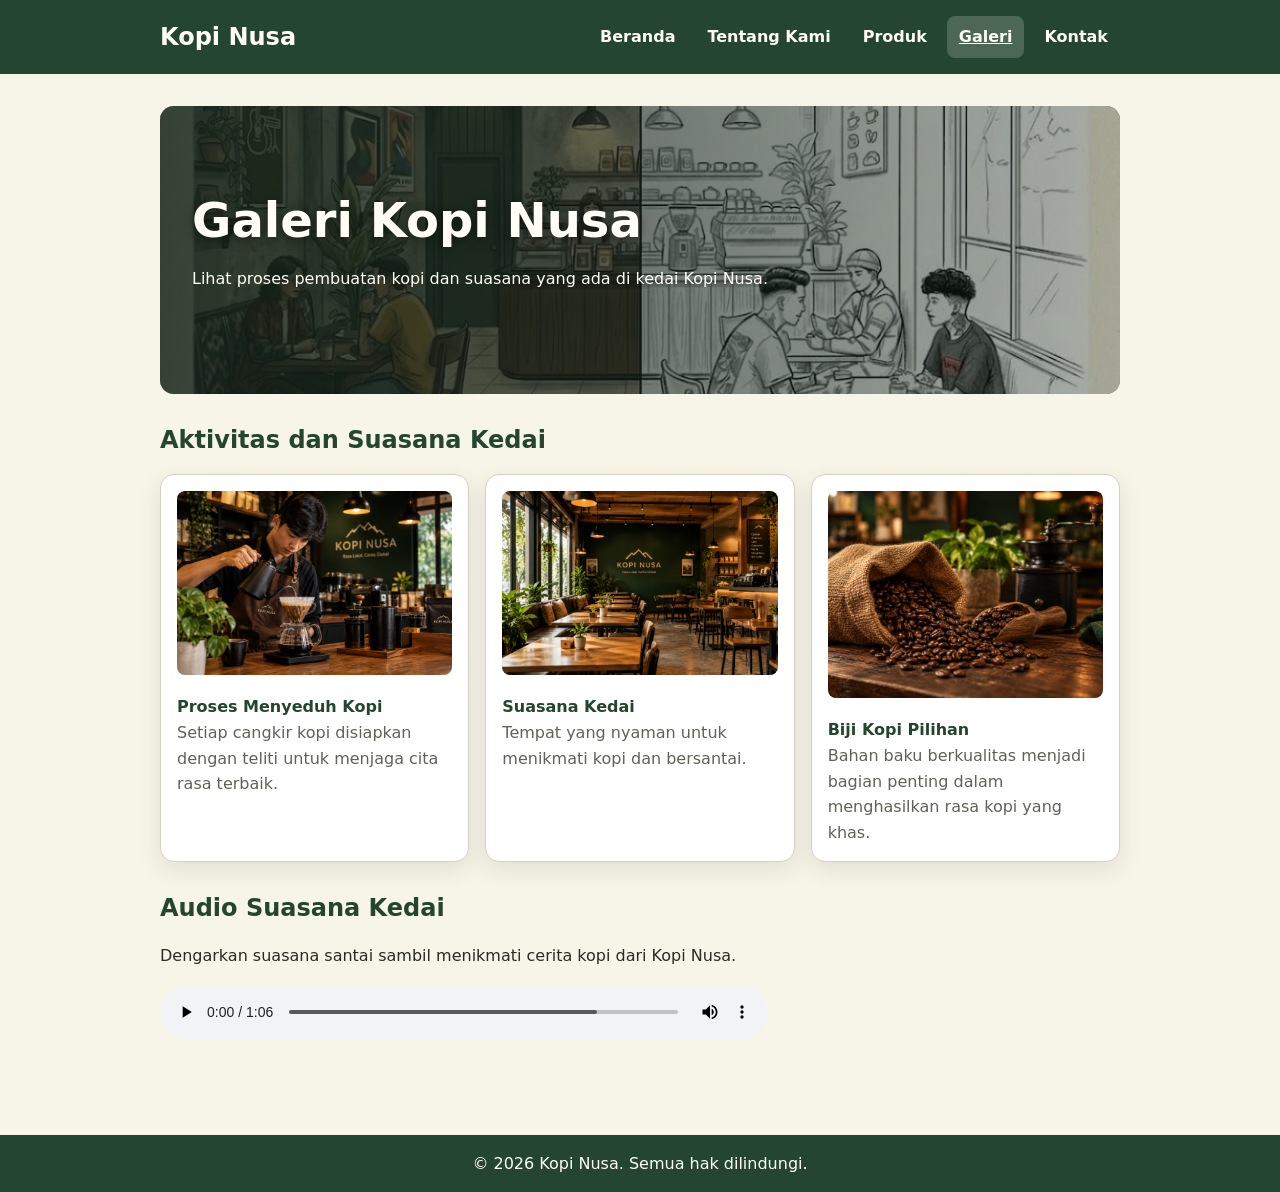
==== commit dbadc26e: "P08: samakan struktur proyek dengan dokumen P01-P08" ====
--- a/galeri.html
+++ b/galeri.html
@@ -1,152 +1,84 @@
-<!DOCTYPE html>
+<!doctype html>
 <html lang="id">
 <head>
-    <!-- Mengatur karakter yang digunakan pada halaman -->
-    <meta charset="UTF-8">
+    <meta charset="utf-8">
+    <meta name="viewport" content="width=device-width, initial-scale=1">
+    <title>Galeri Kopi Nusa - Website UMKM</title>
+    <link rel="stylesheet" href="css/style.css">
+</head>
+<body>
+    <!-- Link untuk lompat ke konten utama -->
+    <a class="skip-link" href="#konten">Lewati ke konten utama</a>
 
-    <!-- Membuat tampilan halaman menyesuaikan ukuran layar -->
-    <meta name="viewport" content="width=device-width, initial-scale=1.0">
-
-    <!-- Judul yang muncul pada tab browser -->
-    <title>Galeri - Kopi Nusa</title>
-
-    <!-- Menghubungkan halaman dengan file CSS -->
-    <link rel="stylesheet" href="CSS/style.css">
-</head>
-
-<body>
-
-    <!-- Link untuk melewati navigasi dan langsung menuju isi halaman -->
-    <a class="skip-link" href="#konten-utama">
-        Lewati ke konten utama
-    </a>
-
-    <!-- Bagian header berisi nama website dan navigasi -->
+    <!-- Header dan navigasi -->
     <header class="site-header">
-
-            <!-- Nama website -->
-            <div class="brand">
-                <a href="index.html">Kopi Nusa</a>
-            </div>
-
-            <!-- Navigasi utama website -->
-            <nav aria-label="Navigasi utama">
-                <ul class="nav-list">
-                    <li><a href="index.html">Beranda</a></li>
-                    <li><a href="tentang.html">Tentang Kami</a></li>
-                    <li><a href="produk.html">Produk</a></li>
-                    <li><a href="galeri.html" aria-current="page">Galeri</a></li>
-                    <li><a href="kontak.html">Kontak</a></li>
-                </ul>
-            </nav>
-        </div>
+        <nav class="nav" aria-label="Navigasi utama">
+            <a class="brand" href="index.html">Kopi Nusa</a>
+            <ul>
+                <li><a href="index.html">Beranda</a></li>
+                <li><a href="tentang.html">Tentang Kami</a></li>
+                <li><a href="produk.html">Produk</a></li>
+                <li><a aria-current="page" href="galeri.html">Galeri</a></li>
+                <li><a href="kontak.html">Kontak</a></li>
+            </ul>
+        </nav>
     </header>
 
-    <!-- Isi utama halaman -->
-    <main id="konten-utama" class="page">
+    <main id="konten" class="page">
 
-        <!-- Bagian pembuka halaman galeri -->
-        <section class="hero hero-gallery">
-            <h2>Galeri Kopi Nusa</h2>
-
-            <p>
-                Lihat proses pembuatan kopi dan suasana
-                yang ada di kedai Kopi Nusa.
-            </p>
-        </section>
-
-        <!-- Bagian yang menampilkan aktivitas dan suasana kedai -->
-        <section>
-            <h2 class="gallery-title">Aktivitas dan Suasana Kedai</h2>
-
-            <!-- Pembungkus gambar galeri -->
-            <div class="gallery-grid">
-
-                <!-- Foto pertama: proses menyeduh kopi -->
-                <article class="product-card">
-                    <figure>
-                        <img src="IMG/barista-kopi.jpg"
-                             alt="Barista Kopi Nusa sedang menyeduh kopi secara manual"
-                             width="1536"
-                             height="1024"
-                             loading="lazy">
-
-                        <figcaption>
-                            Proses Menyeduh Kopi
-                            <p>
-                                Setiap cangkir kopi disiapkan dengan teliti
-                                untuk menjaga cita rasa terbaik.
-                            </p>
-                        </figcaption>
-                    </figure>
-                </article>
-
-                <!-- Foto kedua: suasana kedai -->
-                <article class="product-card">
-                    <figure>
-                        <img src="IMG/suasana-kedai.jpg"
-                             alt="Interior kedai Kopi Nusa dengan meja kayu dan pencahayaan hangat"
-                             width="1536"
-                             height="1024"
-                             loading="lazy">
-
-                        <figcaption>
-                            Suasana Kedai
-                            <p>
-                                Tempat yang nyaman untuk menikmati kopi
-                                dan bersantai.
-                            </p>
-                        </figcaption>
-                    </figure>
-                </article>
-
-                <!-- Foto ketiga: biji kopi -->
-                <article class="product-card">
-                    <figure>
-                        <img src="IMG/biji-kopi.jpg"
-                             alt="Biji kopi pilihan di dalam wadah bersama alat penggiling kopi"
-                             width="1536"
-                             height="1024"
-                             loading="lazy">
-
-                        <figcaption>
-                            Biji Kopi Pilihan
-                            <p>
-                                Bahan baku berkualitas menjadi bagian penting
-                                dalam menghasilkan rasa kopi yang khas.
-                            </p>
-                        </figcaption>
-                    </figure>
-                </article>
-
+        <!-- Banner -->
+        <section class="hero hero-banner" aria-labelledby="galeri-title">
+            <img class="banner-image" src="assets/images/header-galeri-kopi-nusa.jpg" width="948" height="1024" alt="Ilustrasi suasana kedai Kopi Nusa: separuh berwarna dan separuh sketsa garis, dengan pengunjung mengobrol di meja kayu">
+            <div class="hero-content">
+                <h1 id="galeri-title">Galeri Kopi Nusa</h1>
+                <p>Lihat proses pembuatan kopi dan suasana yang ada di kedai Kopi Nusa.</p>
             </div>
         </section>
 
-        <!-- Bagian audio suasana kedai -->
-        <section class="audio-section">
-            <h2>Audio Suasana Kedai</h2>
+        <!-- Foto kedai -->
+        <section class="section" aria-labelledby="media-title">
+            <h2 id="media-title">Aktivitas dan Suasana Kedai</h2>
+            <div class="gallery-grid">
+                <figure class="media-card">
+                    <img src="assets/images/barista-kopi.jpg" width="1536" height="1024" loading="lazy" alt="Barista Kopi Nusa sedang menyeduh kopi secara manual">
+                    <figcaption>
+                        <strong>Proses Menyeduh Kopi</strong>
+                        Setiap cangkir kopi disiapkan dengan teliti untuk menjaga cita rasa terbaik.
+                    </figcaption>
+                </figure>
+                <figure class="media-card">
+                    <img src="assets/images/suasana-kedai.jpg" width="1536" height="1024" loading="lazy" alt="Interior kedai Kopi Nusa dengan meja kayu dan pencahayaan hangat">
+                    <figcaption>
+                        <strong>Suasana Kedai</strong>
+                        Tempat yang nyaman untuk menikmati kopi dan bersantai.
+                    </figcaption>
+                </figure>
+                <figure class="media-card">
+                    <img src="assets/images/biji-kopi.jpg" width="1448" height="1086" loading="lazy" alt="Biji kopi pilihan di dalam wadah bersama alat penggiling kopi">
+                    <figcaption>
+                        <strong>Biji Kopi Pilihan</strong>
+                        Bahan baku berkualitas menjadi bagian penting dalam menghasilkan rasa kopi yang khas.
+                    </figcaption>
+                </figure>
+            </div>
+        </section>
 
-            <p>
-                Dengarkan suasana santai sambil menikmati
-                cerita kopi dari Kopi Nusa.
-            </p>
-
-            <audio controls preload="metadata">
-                <source src="AUDIO/suasana-kedai.mp3" type="audio/mpeg">
-                Browser kamu tidak mendukung pemutar audio.
+        <!-- Audio suasana kedai -->
+        <section class="section" aria-labelledby="audio-title">
+            <h2 id="audio-title">Audio Suasana Kedai</h2>
+            <p id="audio-note">Dengarkan suasana santai sambil menikmati cerita kopi dari Kopi Nusa.</p>
+            <audio controls preload="metadata" aria-describedby="audio-note">
+                <source src="assets/audio/suasana-kedai.mp3" type="audio/mpeg">
+                Browser Anda tidak mendukung pemutar audio.
             </audio>
         </section>
 
     </main>
 
-    <!-- Bagian bawah website -->
-    <footer>
-        <div class="page">
-            <p>
-                &copy; 2026 Kopi Nusa. Semua hak dilindungi.
-            </p>
-        </div>
+    <!-- Footer -->
+    <footer class="site-footer">
+        <p>&copy; 2026 Kopi Nusa. Semua hak dilindungi.</p>
     </footer>
 
 </body>
-</html>+</html>
--- a/css/style.css
+++ b/css/style.css
@@ -0,0 +1,554 @@
+/* =========================================
+   Kopi Nusa - style.css
+   Urutan: token, dasar, komponen, responsive
+   ========================================= */
+
+/* ---------- Design token (P05) ---------- */
+:root {
+    --color-primary: #24452f;
+    --color-primary-strong: #173021;
+    --color-accent: #8b5e3c;
+    --color-accent-strong: #6f4a2e;
+    --color-on-primary: #fffdf5;
+    --color-text: #292b25;
+    --color-muted: #5f6258;
+    --color-surface: #ffffff;
+    --color-surface-soft: #f7f4e8;
+    --color-border: #d8d0be;
+    --color-badge: #fef3c7;
+    --color-focus: #1d4ed8;
+
+    --space-1: 0.5rem;
+    --space-2: 0.75rem;
+    --space-3: 1rem;
+    --space-4: 1.5rem;
+    --space-5: 2rem;
+
+    --radius-sm: 0.5rem;
+    --radius-md: 0.875rem;
+
+    --shadow-card: 0 0.5rem 1.5rem rgb(41 43 37 / 0.1);
+}
+
+/* ---------- Dasar ---------- */
+*,
+*::before,
+*::after {
+    box-sizing: border-box;
+}
+
+html {
+    color-scheme: light;
+}
+
+body {
+    margin: 0;
+    color: var(--color-text);
+    background: var(--color-surface-soft);
+    font-family: system-ui, -apple-system, BlinkMacSystemFont, "Segoe UI", sans-serif;
+    font-size: 1rem;
+    line-height: 1.6;
+}
+
+img {
+    max-width: 100%;
+    height: auto;
+}
+
+a {
+    color: var(--color-accent-strong);
+}
+
+a:hover {
+    color: var(--color-primary);
+}
+
+:focus-visible {
+    outline: 3px solid var(--color-focus);
+    outline-offset: 3px;
+}
+
+h1,
+h2,
+h3 {
+    color: var(--color-primary);
+    line-height: 1.2;
+    text-wrap: balance;
+}
+
+h1 {
+    font-size: clamp(2rem, 6vw, 3rem);
+}
+
+p,
+li {
+    max-width: 68ch;
+}
+
+/* ---------- Skip link (P02) ---------- */
+.skip-link {
+    position: absolute;
+    top: -5rem;
+    left: var(--space-3);
+    z-index: 10;
+    padding: var(--space-2) var(--space-3);
+    color: var(--color-on-primary);
+    background: var(--color-primary-strong);
+    border-radius: var(--radius-sm);
+}
+
+.skip-link:focus {
+    top: var(--space-3);
+}
+
+/* ---------- Header, navigasi, footer ---------- */
+.site-header,
+.site-footer {
+    padding: var(--space-3) var(--space-4);
+    color: var(--color-on-primary);
+    background: var(--color-primary);
+}
+
+.site-footer {
+    margin-top: var(--space-5);
+    text-align: center;
+}
+
+.site-footer p {
+    max-width: none;
+    margin: 0;
+}
+
+.nav,
+.page {
+    width: min(100% - 2rem, 60rem);
+    margin-inline: auto;
+}
+
+.page {
+    padding-block: var(--space-5);
+}
+
+/* Baseline mobile: nav satu kolom */
+.nav {
+    display: flex;
+    flex-direction: column;
+    gap: var(--space-3);
+    align-items: flex-start;
+}
+
+.brand {
+    color: var(--color-on-primary);
+    font-size: 1.5rem;
+    font-weight: 800;
+    text-decoration: none;
+}
+
+.brand:hover {
+    color: var(--color-on-primary);
+    text-decoration: underline;
+}
+
+.nav ul {
+    display: flex;
+    flex-direction: column;
+    gap: var(--space-1);
+    flex-wrap: wrap;
+    padding: 0;
+    margin: 0;
+    list-style: none;
+}
+
+.nav li {
+    margin: 0;
+}
+
+.nav li a {
+    display: inline-block;
+    padding: var(--space-1) var(--space-2);
+    color: var(--color-on-primary);
+    font-weight: 700;
+    text-decoration: none;
+    border-radius: var(--radius-sm);
+}
+
+.nav li a:hover {
+    color: var(--color-on-primary);
+    text-decoration: underline;
+}
+
+.nav a[aria-current="page"] {
+    background: rgb(255 253 245 / 0.18);
+    text-decoration: underline;
+}
+
+.nav a:focus-visible,
+.site-footer a:focus-visible {
+    outline-color: var(--color-badge);
+}
+
+/* ---------- Tombol ---------- */
+.button,
+button {
+    display: inline-block;
+    padding: var(--space-2) var(--space-3);
+    color: var(--color-on-primary);
+    font: inherit;
+    font-weight: 700;
+    text-decoration: none;
+    cursor: pointer;
+    background: var(--color-accent-strong);
+    border: 0;
+    border-radius: var(--radius-sm);
+}
+
+.button:hover,
+button:hover {
+    color: var(--color-on-primary);
+    background: var(--color-primary);
+}
+
+/* ---------- Hero (P06: grid) ---------- */
+.hero {
+    display: grid;
+    grid-template-columns: 1fr;
+    gap: var(--space-4);
+    align-items: center;
+    margin-bottom: var(--space-5);
+    padding: var(--space-4);
+    color: var(--color-on-primary);
+    background: var(--color-primary);
+    border-radius: var(--radius-md);
+}
+
+.hero h1,
+.hero p {
+    color: var(--color-on-primary);
+}
+
+.hero-image {
+    width: 100%;
+    border-radius: var(--radius-md);
+}
+
+.eyebrow {
+    margin: 0 0 var(--space-1);
+    color: var(--color-accent);
+    font-weight: 800;
+    letter-spacing: 0.08em;
+    text-transform: uppercase;
+}
+
+.hero .eyebrow {
+    color: var(--color-badge);
+}
+
+.hero button {
+    color: var(--color-text);
+    background: var(--color-badge);
+}
+
+.hero button:hover {
+    color: var(--color-text);
+    background: #fde68a;
+}
+
+/* Hero berlatar foto (Produk, Galeri, Tentang) */
+.hero-banner {
+    position: relative;
+    display: flex;
+    align-items: center;
+    min-height: 18rem;
+    margin-bottom: var(--space-5);
+    overflow: hidden;
+}
+
+.banner-image {
+    position: absolute;
+    inset: 0;
+    width: 100%;
+    height: 100%;
+    object-fit: cover;
+}
+
+/* Lapisan gelap supaya teks tetap terbaca */
+.hero-banner::after {
+    content: "";
+    position: absolute;
+    inset: 0;
+    background: linear-gradient(90deg, rgb(20 35 25 / 0.85), rgb(20 35 25 / 0.35));
+}
+
+.hero-banner .hero-content {
+    position: relative;
+    z-index: 1;
+    max-width: 38rem;
+}
+
+.hero-banner h1 {
+    margin: 0 0 var(--space-2);
+    text-shadow: 0 2px 12px rgb(0 0 0 / 0.5);
+}
+
+.hero-banner .eyebrow {
+    color: #f3d7a0;
+}
+
+.hero-highlight {
+    color: #f3d7a0;
+    font-weight: 700;
+}
+
+/* ---------- Section dan info ---------- */
+.section {
+    margin-bottom: var(--space-5);
+}
+
+.price {
+    color: var(--color-accent-strong);
+    font-weight: 800;
+}
+
+/* ---------- Kartu produk dan media ---------- */
+
+/* Grid satu kolom di HP */
+.product-list,
+.product-grid,
+.gallery-grid {
+    display: grid;
+    grid-template-columns: 1fr;
+    gap: var(--space-3);
+}
+
+/* Tampilan kartu (produk, figure, tabel, form) */
+.product-card,
+.media-card,
+table,
+form {
+    margin-block: var(--space-3);
+    padding: var(--space-3);
+    background: var(--color-surface);
+    border: 1px solid var(--color-border);
+    border-radius: var(--radius-md);
+    box-shadow: var(--shadow-card);
+}
+
+/* Di dalam grid, jarak diatur oleh gap */
+.product-list .product-card,
+.product-grid .product-card,
+.product-grid .media-card,
+.gallery-grid .media-card {
+    margin-block: 0;
+}
+
+.product-card {
+    display: flex;
+    flex-direction: column;
+    min-width: 0;
+}
+
+.product-card img {
+    width: 100%;
+    margin-bottom: var(--space-3);
+    border-radius: var(--radius-sm);
+}
+
+.product-card h3 {
+    margin: 0 0 var(--space-1);
+}
+
+.product-card p {
+    margin: 0 0 var(--space-3);
+}
+
+.product-badge {
+    align-self: flex-start;
+    margin-bottom: var(--space-2);
+    padding: 0.25rem var(--space-2);
+    color: var(--color-primary-strong);
+    font-size: 0.875rem;
+    font-weight: 800;
+    background: var(--color-badge);
+    border-radius: 999px;
+}
+
+.card-actions {
+    display: flex;
+    gap: var(--space-2);
+    align-items: center;
+    flex-wrap: wrap;
+    margin-top: auto;
+}
+
+figure {
+    margin-inline: 0;
+}
+
+.media-card {
+    margin-inline: 0;
+}
+
+.media-card img {
+    width: 100%;
+    border-radius: var(--radius-sm);
+}
+
+figcaption,
+caption {
+    color: var(--color-muted);
+}
+
+figcaption {
+    margin-top: var(--space-2);
+}
+
+figcaption strong {
+    display: block;
+    color: var(--color-primary);
+}
+
+/* ---------- Tabel (P03, P07) ---------- */
+.table-scroll {
+    max-width: 100%;
+    overflow-x: auto;
+}
+
+.table-scroll:focus-visible {
+    outline: 3px solid var(--color-focus);
+    outline-offset: 3px;
+}
+
+.table-scroll table {
+    min-width: 40rem;
+}
+
+table {
+    width: 100%;
+    margin-block: 0;
+    border-collapse: collapse;
+    border-radius: 0;
+}
+
+caption {
+    margin-bottom: var(--space-2);
+    font-weight: 700;
+    text-align: left;
+}
+
+th,
+td {
+    padding: var(--space-2);
+    text-align: left;
+    border: 1px solid var(--color-border);
+}
+
+thead th {
+    color: var(--color-on-primary);
+    background: var(--color-primary);
+}
+
+tbody th {
+    background: var(--color-surface-soft);
+}
+
+/* ---------- Audio ---------- */
+audio {
+    display: block;
+    width: 100%;
+    max-width: 38rem;
+}
+
+/* ---------- Form (P04) ---------- */
+.field {
+    margin-bottom: var(--space-3);
+}
+
+.field label,
+legend {
+    display: block;
+    margin-bottom: var(--space-1);
+    font-weight: 700;
+}
+
+.field input,
+.field select,
+.field textarea {
+    width: 100%;
+    padding: var(--space-2);
+    color: inherit;
+    font: inherit;
+    background: var(--color-surface);
+    border: 1px solid var(--color-border);
+    border-radius: var(--radius-sm);
+}
+
+.field textarea {
+    resize: vertical;
+}
+
+input[type="radio"],
+input[type="checkbox"] {
+    width: auto;
+}
+
+fieldset {
+    margin: 0 0 var(--space-3);
+    padding: var(--space-3);
+    border: 1px solid var(--color-border);
+    border-radius: var(--radius-sm);
+}
+
+fieldset label {
+    display: block;
+    margin-bottom: var(--space-1);
+}
+
+legend {
+    padding-inline: var(--space-1);
+    color: var(--color-primary);
+}
+
+#preview-form {
+    padding: var(--space-3);
+    white-space: pre-wrap;
+    background: var(--color-surface);
+    border: 1px solid var(--color-border);
+    border-radius: var(--radius-sm);
+}
+
+/* ---------- Responsive (P07, mobile-first) ---------- */
+@media (min-width: 42rem) {
+    .nav ul {
+        flex-direction: row;
+    }
+
+    .gallery-grid {
+        grid-template-columns: repeat(2, minmax(0, 1fr));
+    }
+}
+
+@media (min-width: 48rem) {
+    .hero {
+        grid-template-columns: 1.2fr 0.8fr;
+        padding: var(--space-5);
+    }
+
+    .product-list,
+    .product-grid {
+        grid-template-columns: repeat(2, minmax(0, 1fr));
+    }
+}
+
+@media (min-width: 60rem) {
+    .nav {
+        flex-direction: row;
+        align-items: center;
+        justify-content: space-between;
+    }
+
+    .product-list,
+    .product-grid,
+    .gallery-grid {
+        grid-template-columns: repeat(3, minmax(0, 1fr));
+    }
+}
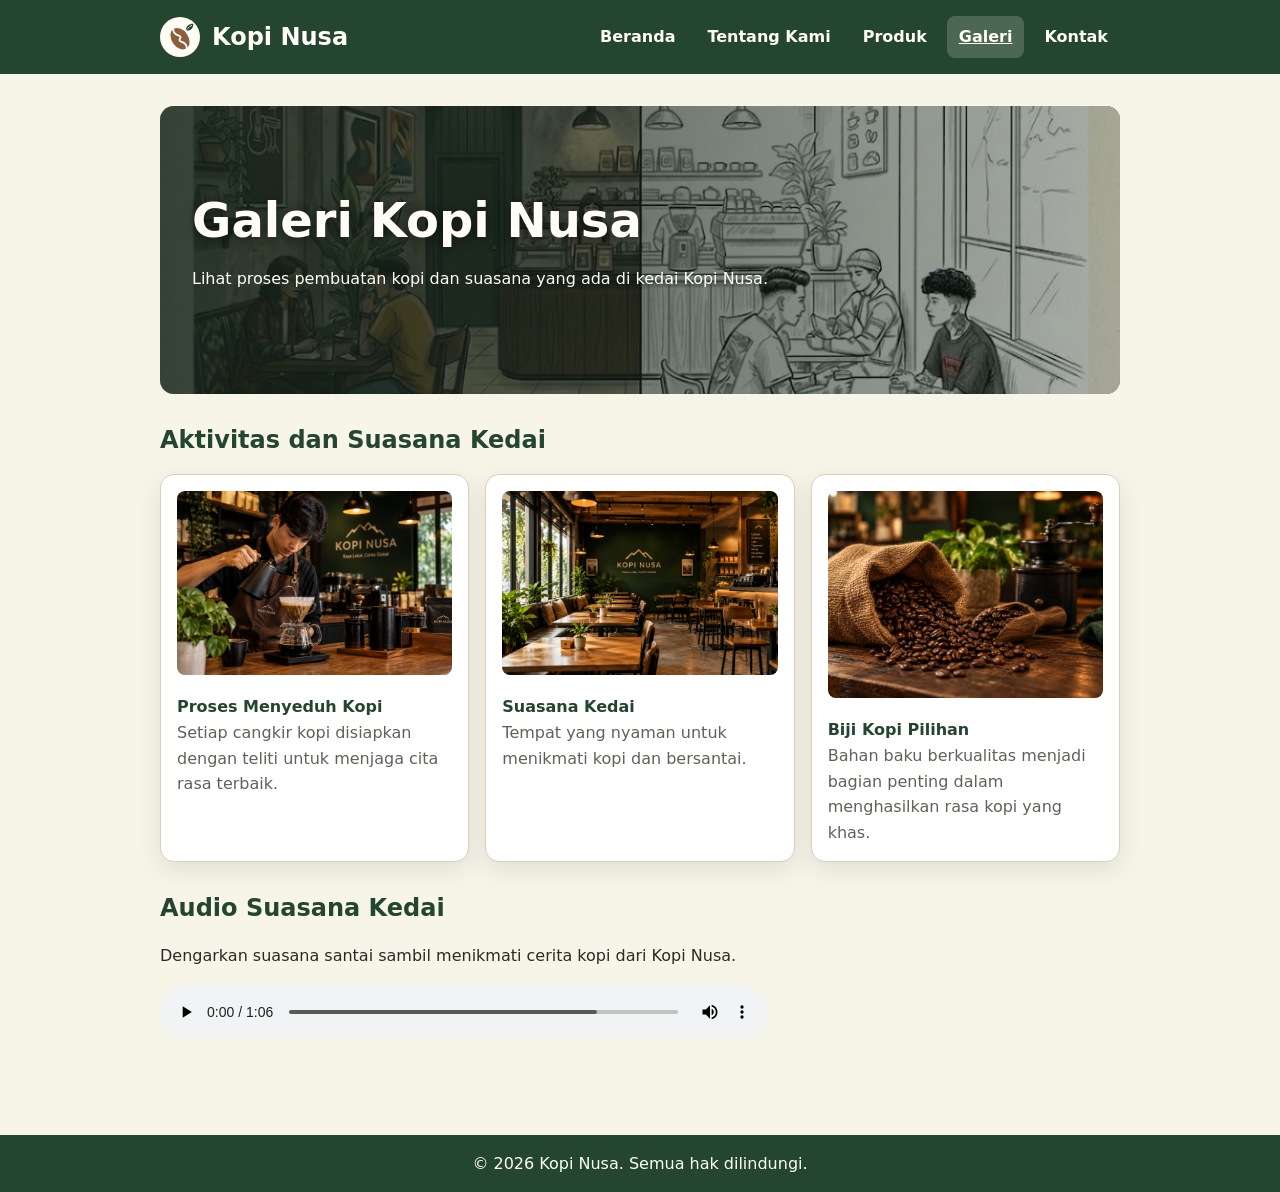
==== commit 6d53db8e: "P12: tambah validasi form aksesibel, preferensi lokal, dan logo kopi pada header" ====
--- a/galeri.html
+++ b/galeri.html
@@ -5,6 +5,8 @@
     <meta name="viewport" content="width=device-width, initial-scale=1">
     <title>Galeri Kopi Nusa - Website UMKM</title>
     <link rel="stylesheet" href="css/style.css">
+    <script src="js/app.js" defer></script>
+    <script src="js/nav.js" defer></script>
 </head>
 <body>
     <!-- Link untuk lompat ke konten utama -->
@@ -13,8 +15,26 @@
     <!-- Header dan navigasi -->
     <header class="site-header">
         <nav class="nav" aria-label="Navigasi utama">
-            <a class="brand" href="index.html">Kopi Nusa</a>
-            <ul>
+            <a class="brand" href="index.html">
+                <!-- Logo biji kopi dengan tunas daun (dekoratif, nama brand ada di teks) -->
+                 <svg class="brand-logo" viewBox="0 0 48 48" width="40" height="40" aria-hidden="true" focusable="false">
+                    <circle cx="24" cy="24" r="24" fill="#fffdf5"/>
+                    <!-- Biji kopi -->
+                     <g transform="rotate(-35 24 26)">
+                        <ellipse cx="24" cy="26" rx="10" ry="14" fill="#8b5e3c"/>
+                        <path d="M24 12C18 19 30 24 24 26C18 28 30 33 24 40" fill="none" stroke="#fffdf5" stroke-width="2.2" stroke-linecap="round"/>
+                    </g>
+                    <!-- Tunas daun -->
+                    <path d="M31 16c0-5 3.5-8 9-8 0 5.5-3.5 9-9 8z" fill="#24452f"/>
+                    <path d="M32 15c2-2 4-4 6-5" fill="none" stroke="#fffdf5" stroke-width="1" stroke-linecap="round"/>
+                </svg>
+                <span>Kopi Nusa</span>
+            </a>
+            <button class="nav-toggle" type="button" aria-expanded="false" aria-controls="menu-utama">
+                <span class="nav-toggle-icon" aria-hidden="true"></span>
+                Menu
+            </button>
+            <ul id="menu-utama">
                 <li><a href="index.html">Beranda</a></li>
                 <li><a href="tentang.html">Tentang Kami</a></li>
                 <li><a href="produk.html">Produk</a></li>
--- a/css/style.css
+++ b/css/style.css
@@ -129,21 +129,29 @@
     padding-block: var(--space-5);
 }
 
-/* Baseline mobile: nav satu kolom */
+/* Baseline mobile: brand dan tombol menu satu baris, daftar menu di bawahnya */
 .nav {
     display: flex;
-    flex-direction: column;
+    flex-wrap: wrap;
+    align-items: center;
+    justify-content: space-between;
     gap: var(--space-3);
-    align-items: flex-start;
 }
 
 .brand {
+    display: inline-flex;
+    gap: var(--space-2);
+    align-items: center;
     color: var(--color-on-primary);
     font-size: 1.5rem;
     font-weight: 800;
     text-decoration: none;
 }
 
+.brand-logo {
+    flex-shrink: 0;
+}
+
 .brand:hover {
     color: var(--color-on-primary);
     text-decoration: underline;
@@ -151,6 +159,7 @@
 
 .nav ul {
     display: flex;
+    flex-basis: 100%;
     flex-direction: column;
     gap: var(--space-1);
     flex-wrap: wrap;
@@ -185,6 +194,85 @@
 .nav a:focus-visible,
 .site-footer a:focus-visible {
     outline-color: var(--color-badge);
+}
+
+/* Tombol hamburger (hanya tampil di HP kalau JavaScript aktif) */
+.nav-toggle {
+    display: none;
+    gap: var(--space-2);
+    align-items: center;
+    min-height: 2.75rem;
+    padding: var(--space-1) var(--space-2);
+    color: var(--color-on-primary);
+    background: transparent;
+    border: 1px solid rgb(255 253 245 / 0.6);
+}
+
+.nav-toggle:hover {
+    color: var(--color-on-primary);
+    background: rgb(255 253 245 / 0.18);
+}
+
+.nav-toggle:focus-visible {
+    outline-color: var(--color-badge);
+}
+
+/* Ikon tiga garis dibuat dari satu elemen dan dua pseudo-element */
+.nav-toggle-icon,
+.nav-toggle-icon::before,
+.nav-toggle-icon::after {
+    display: block;
+    width: 1.25rem;
+    height: 2px;
+    background: currentColor;
+    border-radius: 2px;
+}
+
+.nav-toggle-icon {
+    position: relative;
+}
+
+.nav-toggle-icon::before,
+.nav-toggle-icon::after {
+    content: "";
+    position: absolute;
+    left: 0;
+}
+
+.nav-toggle-icon::before {
+    top: -0.4rem;
+}
+
+.nav-toggle-icon::after {
+    top: 0.4rem;
+}
+
+/* Saat menu terbuka, ikon berubah jadi tanda X */
+.nav-toggle[aria-expanded="true"] .nav-toggle-icon {
+    background: transparent;
+}
+
+.nav-toggle[aria-expanded="true"] .nav-toggle-icon::before {
+    top: 0;
+    transform: rotate(45deg);
+}
+
+.nav-toggle[aria-expanded="true"] .nav-toggle-icon::after {
+    top: 0;
+    transform: rotate(-45deg);
+}
+
+/* Menu disembunyikan hanya kalau JavaScript aktif (kelas nav-js) */
+.nav-js .nav-toggle {
+    display: inline-flex;
+}
+
+.nav-js ul {
+    display: none;
+}
+
+.nav-js ul.is-open {
+    display: flex;
 }
 
 /* ---------- Tombol ---------- */
@@ -516,12 +604,214 @@
     border-radius: var(--radius-sm);
 }
 
+/* ---------- Validasi form dan preferensi (P12) ---------- */
+.field-hint {
+    margin: var(--space-1) 0 0;
+    color: var(--color-muted);
+    font-size: 0.9rem;
+}
+
+.field-error,
+.form-feedback {
+    margin: 0;
+    color: #b91c1c;
+    font-weight: 700;
+}
+
+.field-error {
+    min-height: 1.4rem;
+}
+
+/* Pesan error grup radio berada di luar .field, beri jarak ke elemen berikutnya */
+fieldset + .field-error {
+    margin-bottom: var(--space-3);
+}
+
+/* Tanda peringatan supaya error tidak hanya dibedakan lewat warna */
+.field-error:not(:empty)::before {
+    content: "\26A0\FE0F  ";
+}
+
+.form-feedback {
+    margin-top: var(--space-3);
+}
+
+.form-feedback.success {
+    color: #166534;
+}
+
+/* Kontrol yang ditandai salah oleh JavaScript */
+[aria-invalid="true"],
+.field [aria-invalid="true"] {
+    border-color: #b91c1c;
+    box-shadow: 0 0 0 3px rgb(185 28 28 / 15%);
+}
+
+fieldset:has([aria-invalid="true"]) {
+    border-color: #b91c1c;
+}
+
+.field-check label {
+    display: flex;
+    gap: var(--space-2);
+    align-items: flex-start;
+    font-weight: 400;
+}
+
+/* Panel preferensi dan newsletter */
+.panel {
+    padding: var(--space-3);
+    background: var(--color-surface);
+    border: 1px solid var(--color-border);
+    border-radius: var(--radius-md);
+    box-shadow: var(--shadow-card);
+}
+
+.panel > p:first-child {
+    margin-top: 0;
+}
+
+.panel-actions {
+    display: flex;
+    flex-wrap: wrap;
+    gap: var(--space-2);
+}
+
+.panel .form-feedback {
+    color: var(--color-muted);
+}
+
+.panel .form-feedback.success {
+    color: #166534;
+}
+
+.form-inline {
+    margin: 0;
+    padding: 0;
+    border: 0;
+    box-shadow: none;
+}
+
+.button-secondary {
+    color: var(--color-text);
+    background: var(--color-surface);
+    border: 1px solid var(--color-border);
+}
+
+.button-secondary:hover {
+    color: var(--color-text);
+    background: var(--color-surface-soft);
+    border-color: var(--color-primary);
+}
+
+/* ---------- Output JavaScript (P09) ---------- */
+.js-product-grid {
+    display: grid;
+    grid-template-columns: repeat(auto-fill, minmax(14rem, 1fr));
+    gap: var(--space-4);
+}
+
+/*gaya kartu produk*/
+.js-product-card {
+    display: flex;
+    flex-direction: column;
+    gap: var(--space-1);
+    padding: var(--space-4);
+    background: var(--color-surface);
+    border: 1px solid var(--color-border);
+    border-radius: var(--radius-md);
+}
+
+.js-product-card h3,
+.js-product-card p {
+    margin: 0;
+}
+
+.category-note {
+    color: var(--color-muted);
+}
+
+#produk-unggulan {
+    color: var(--color-primary);
+    font-weight: 700;
+}
+
+.filter-bar {
+    display: flex;
+    flex-wrap: wrap;
+    gap: var(--space-2);
+    margin-block: var(--space-3) var(--space-4);
+}
+
+/* tampilan tombol biasa*/
+.filter-button {
+    padding: var(--space-1) var(--space-3);
+    color: var(--color-text);
+    background: var(--color-surface);
+    border: 1px solid var(--color-border);
+    border-radius: 999px;
+}
+
+.filter-button:hover {
+    color: var(--color-text);
+    background: var(--color-surface-soft);
+    border-color: var(--color-primary);
+}
+
+/*tampilan tombol yang aktif*/
+.filter-button.is-active,
+.filter-button.is-active:hover {
+    color: var(--color-on-primary);
+    background: var(--color-primary);
+    border-color: var(--color-primary);
+}
+
+/* kotak pesan saat hasil kosong*/
+.empty-state {
+    grid-column: 1 / -1;
+    padding: var(--space-3);
+    color: var(--color-muted);
+    background: var(--color-surface);
+    border: 1px dashed var(--color-border);
+    border-radius: var(--radius-md);
+}
+
+.stock-badge {
+    display: inline-flex;
+    align-self: flex-start;
+    margin-block-start: var(--space-1);
+    padding: 0.25rem 0.6rem;
+    color: #166534;
+    font-size: 0.85rem;
+    font-weight: 700;
+    background: #dcfce7;
+    border-radius: 999px;
+}
+
+.stock-badge.warning {
+    color: #92400e;
+    background: #fef3c7;
+}
+
+.stock-badge.empty {
+    color: #991b1b;
+    background: #fee2e2;
+}
+
 /* ---------- Responsive (P07, mobile-first) ---------- */
 @media (min-width: 42rem) {
     .nav ul {
         flex-direction: row;
     }
 
+    .nav-js .nav-toggle {
+        display: none;
+    }
+
+    .nav-js ul {
+        display: flex;
+    }
+
     .gallery-grid {
         grid-template-columns: repeat(2, minmax(0, 1fr));
     }
@@ -540,10 +830,8 @@
 }
 
 @media (min-width: 60rem) {
-    .nav {
-        flex-direction: row;
-        align-items: center;
-        justify-content: space-between;
+    .nav ul{
+        flex-basis: auto;
     }
 
     .product-list,
@@ -551,4 +839,4 @@
     .gallery-grid {
         grid-template-columns: repeat(3, minmax(0, 1fr));
     }
-}
+}
